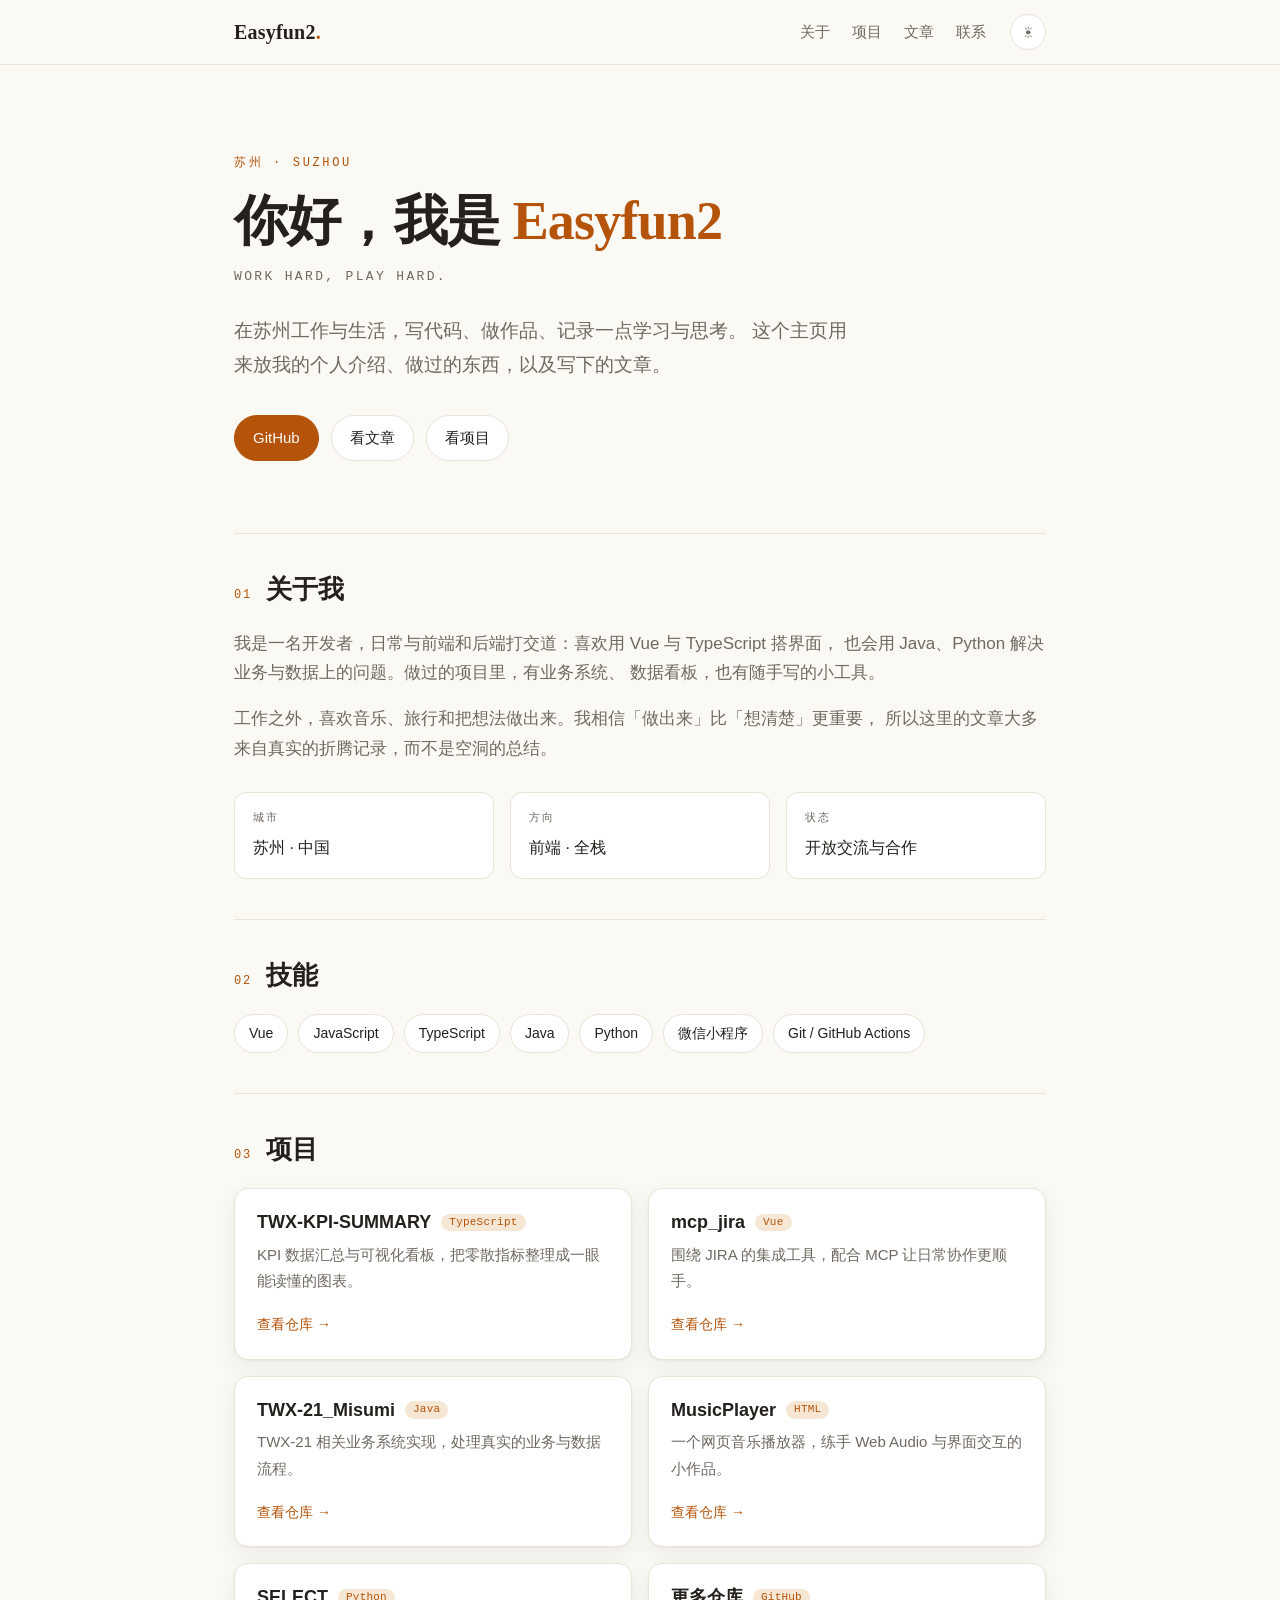
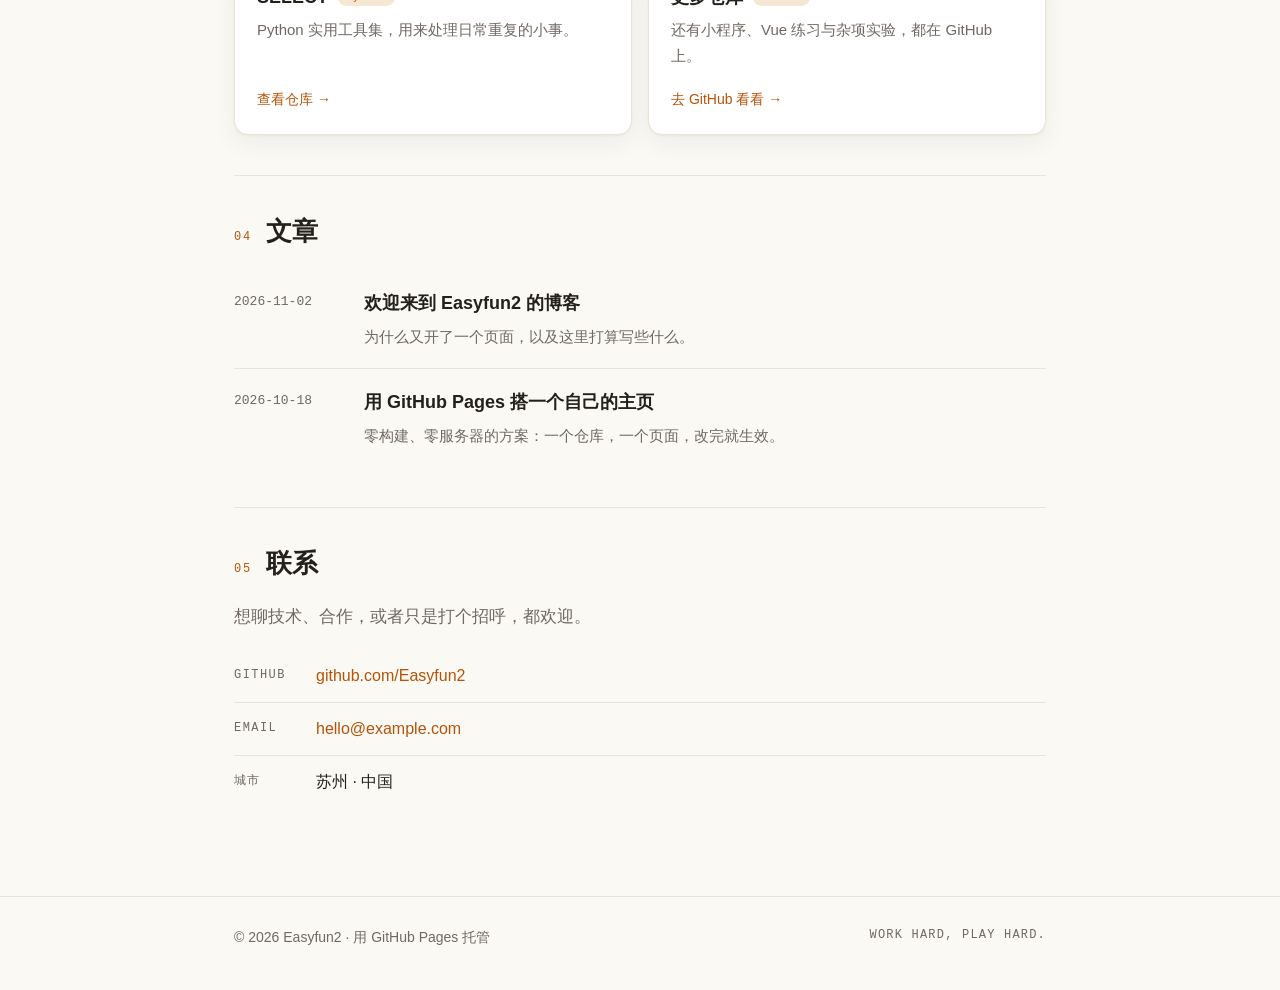
==== index.html @ 3aba012c "feat: 个人主页与博客初始版本" ====
<!doctype html>
<html lang="zh-CN">
<head>
  <meta charset="utf-8">
  <meta name="viewport" content="width=device-width, initial-scale=1">
  <title>Easyfun2 · 个人主页</title>
  <meta name="description" content="Easyfun2 的个人主页：关于、项目与文章。WORK HARD, PLAY HARD.">
  <link rel="icon" href="data:image/svg+xml,<svg xmlns='http://www.w3.org/2000/svg' viewBox='0 0 100 100'><rect width='100' height='100' rx='22' fill='%23b45309'/><text x='50' y='68' font-size='52' text-anchor='middle' fill='%23fdfbf7' font-family='Georgia,serif' font-weight='bold'>E</text></svg>">
  <link rel="stylesheet" href="assets/style.css">
</head>
<body>
  <a class="skip-link" href="#main">跳到主要内容</a>

  <header class="site-header">
    <div class="container header-inner">
      <a class="brand" href="#top">Easyfun2<span class="dot">.</span></a>
      <nav class="nav" aria-label="主导航">
        <a href="#about">关于</a>
        <a href="#projects">项目</a>
        <a href="#writing">文章</a>
        <a href="#contact">联系</a>
      </nav>
      <button class="theme-toggle" type="button" aria-label="切换深色模式">
        <span class="icon-sun" aria-hidden="true">☀</span>
        <span class="icon-moon" aria-hidden="true">☾</span>
      </button>
    </div>
  </header>

  <main id="main" class="container">

    <section id="top" class="hero">
      <p class="eyebrow">苏州 · Suzhou</p>
      <h1>你好，我是 <em>Easyfun2</em></h1>
      <p class="tagline">WORK HARD, PLAY HARD.</p>
      <p class="lede">
        在苏州工作与生活，写代码、做作品、记录一点学习与思考。
        这个主页用来放我的个人介绍、做过的东西，以及写下的文章。
      </p>
      <p class="hero-links">
        <a class="btn btn-primary" href="https://github.com/Easyfun2">GitHub</a>
        <a class="btn" href="#writing">看文章</a>
        <a class="btn" href="#projects">看项目</a>
      </p>
    </section>

    <section id="about" class="section">
      <h2><span class="num">01</span>关于我</h2>
      <!-- TODO: 把下面两段换成你自己的介绍（职业方向、经历、兴趣） -->
      <p>
        我是一名开发者，日常与前端和后端打交道：喜欢用 Vue 与 TypeScript 搭界面，
        也会用 Java、Python 解决业务与数据上的问题。做过的项目里，有业务系统、
        数据看板，也有随手写的小工具。
      </p>
      <p>
        工作之外，喜欢音乐、旅行和把想法做出来。我相信「做出来」比「想清楚」更重要，
        所以这里的文章大多来自真实的折腾记录，而不是空洞的总结。
      </p>

      <dl class="facts">
        <div>
          <dt>城市</dt>
          <dd>苏州 · 中国</dd>
        </div>
        <div>
          <dt>方向</dt>
          <dd>前端 · 全栈</dd>
        </div>
        <div>
          <dt>状态</dt>
          <dd>开放交流与合作</dd>
        </div>
      </dl>
    </section>

    <section id="skills" class="section">
      <h2><span class="num">02</span>技能</h2>
      <ul class="chips">
        <li>Vue</li>
        <li>JavaScript</li>
        <li>TypeScript</li>
        <li>Java</li>
        <li>Python</li>
        <li>微信小程序</li>
        <li>Git / GitHub Actions</li>
      </ul>
    </section>

    <section id="projects" class="section">
      <h2><span class="num">03</span>项目</h2>
      <!-- TODO: 换成你最想展示的项目，描述一句话即可 -->
      <div class="cards">
        <a class="card" href="https://github.com/Easyfun2/TWX-KPI-SUMMARY">
          <h3>TWX-KPI-SUMMARY <span class="lang ts">TypeScript</span></h3>
          <p>KPI 数据汇总与可视化看板，把零散指标整理成一眼能读懂的图表。</p>
          <span class="more">查看仓库 →</span>
        </a>
        <a class="card" href="https://github.com/Easyfun2/mcp_jira">
          <h3>mcp_jira <span class="lang vue">Vue</span></h3>
          <p>围绕 JIRA 的集成工具，配合 MCP 让日常协作更顺手。</p>
          <span class="more">查看仓库 →</span>
        </a>
        <a class="card" href="https://github.com/Easyfun2/TWX-21_Misumi">
          <h3>TWX-21_Misumi <span class="lang java">Java</span></h3>
          <p>TWX-21 相关业务系统实现，处理真实的业务与数据流程。</p>
          <span class="more">查看仓库 →</span>
        </a>
        <a class="card" href="https://github.com/Easyfun2/MusicPlayer">
          <h3>MusicPlayer <span class="lang html">HTML</span></h3>
          <p>一个网页音乐播放器，练手 Web Audio 与界面交互的小作品。</p>
          <span class="more">查看仓库 →</span>
        </a>
        <a class="card" href="https://github.com/Easyfun2/SELECT">
          <h3>SELECT <span class="lang py">Python</span></h3>
          <p>Python 实用工具集，用来处理日常重复的小事。</p>
          <span class="more">查看仓库 →</span>
        </a>
        <a class="card" href="https://github.com/Easyfun2?tab=repositories">
          <h3>更多仓库 <span class="lang all">GitHub</span></h3>
          <p>还有小程序、Vue 练习与杂项实验，都在 GitHub 上。</p>
          <span class="more">去 GitHub 看看 →</span>
        </a>
      </div>
    </section>

    <section id="writing" class="section">
      <h2><span class="num">04</span>文章</h2>
      <ul class="posts">
        <li>
          <a href="posts/hello-world.html">
            <time datetime="2026-11-02">2026-11-02</time>
            <span class="post-title">欢迎来到 Easyfun2 的博客</span>
            <span class="post-desc">为什么又开了一个页面，以及这里打算写些什么。</span>
          </a>
        </li>
        <li>
          <a href="posts/build-with-github-pages.html">
            <time datetime="2026-10-18">2026-10-18</time>
            <span class="post-title">用 GitHub Pages 搭一个自己的主页</span>
            <span class="post-desc">零构建、零服务器的方案：一个仓库，一个页面，改完就生效。</span>
          </a>
        </li>
      </ul>
    </section>

    <section id="contact" class="section">
      <h2><span class="num">05</span>联系</h2>
      <p>想聊技术、合作，或者只是打个招呼，都欢迎。</p>
      <ul class="contact-list">
        <li><span class="label">GitHub</span><a href="https://github.com/Easyfun2">github.com/Easyfun2</a></li>
        <li><span class="label">Email</span><a href="mailto:hello@example.com">hello@example.com</a><!-- TODO: 换成你的邮箱 --></li>
        <li><span class="label">城市</span><span>苏州 · 中国</span></li>
      </ul>
    </section>

  </main>

  <footer class="site-footer">
    <div class="container footer-inner">
      <p>© <span id="year">2026</span> Easyfun2 · 用 GitHub Pages 托管</p>
      <p class="footer-note">WORK HARD, PLAY HARD.</p>
    </div>
  </footer>

  <script src="assets/main.js"></script>
</body>
</html>
---- assets/style.css ----
/* Easyfun2 · personal site
   一套样式覆盖首页与文章页；改颜色只需动 :root 里的变量。 */

:root {
  --bg: #fbf9f4;
  --surface: #ffffff;
  --text: #24211c;
  --muted: #6f6960;
  --border: #e9e3d8;
  --accent: #b45309;
  --accent-soft: #f6e7d5;
  --shadow: 0 1px 2px rgba(36, 33, 28, .05), 0 8px 24px rgba(36, 33, 28, .06);
  --serif: "Noto Serif SC", "Source Han Serif SC", Georgia, "Songti SC", "SimSun", serif;
  --sans: -apple-system, BlinkMacSystemFont, "Segoe UI", "PingFang SC", "Hiragino Sans GB", "Microsoft YaHei", sans-serif;
  --mono: ui-monospace, SFMono-Regular, "SF Mono", Menlo, Consolas, monospace;
  --max: 860px;
  color-scheme: light;
}

html[data-theme="dark"] {
  --bg: #14120f;
  --surface: #1c1915;
  --text: #ede8df;
  --muted: #a49c90;
  --border: #302a22;
  --accent: #e6a35c;
  --accent-soft: #2b2117;
  --shadow: 0 1px 2px rgba(0, 0, 0, .3), 0 10px 30px rgba(0, 0, 0, .35);
  color-scheme: dark;
}

* { box-sizing: border-box; }

html { scroll-behavior: smooth; }

body {
  margin: 0;
  background: var(--bg);
  color: var(--text);
  font-family: var(--sans);
  font-size: 17px;
  line-height: 1.75;
  -webkit-font-smoothing: antialiased;
  text-rendering: optimizeLegibility;
}

::selection { background: var(--accent); color: var(--bg); }

a { color: var(--accent); text-decoration: none; }
a:hover { text-decoration: underline; text-underline-offset: 3px; }

h1, h2, h3 { font-family: var(--serif); font-weight: 600; line-height: 1.25; }

.container {
  width: 100%;
  max-width: var(--max);
  margin: 0 auto;
  padding: 0 24px;
}

.skip-link {
  position: absolute;
  left: -9999px;
  top: 0;
  background: var(--accent);
  color: var(--bg);
  padding: 8px 14px;
  z-index: 10;
}
.skip-link:focus { left: 12px; top: 12px; }

/* ---------- header ---------- */

.site-header {
  position: sticky;
  top: 0;
  z-index: 5;
  background: color-mix(in srgb, var(--bg) 88%, transparent);
  backdrop-filter: blur(10px);
  border-bottom: 1px solid var(--border);
}

.header-inner {
  display: flex;
  align-items: center;
  gap: 24px;
  height: 64px;
}

.brand {
  font-family: var(--serif);
  font-size: 20px;
  font-weight: 700;
  color: var(--text);
  letter-spacing: .01em;
}
.brand:hover { text-decoration: none; }
.brand .dot { color: var(--accent); }

.nav {
  display: flex;
  gap: 22px;
  margin-left: auto;
}
.nav a {
  color: var(--muted);
  font-size: 15px;
}
.nav a:hover { color: var(--text); text-decoration: none; }

.theme-toggle {
  display: inline-flex;
  align-items: center;
  justify-content: center;
  width: 36px;
  height: 36px;
  border: 1px solid var(--border);
  border-radius: 50%;
  background: var(--surface);
  color: var(--muted);
  cursor: pointer;
  font-size: 15px;
  line-height: 1;
}
.theme-toggle:hover { color: var(--accent); border-color: var(--accent); }

html[data-theme="dark"] .icon-sun { display: none; }
html[data-theme="dark"] .icon-moon { display: inline; }
html:not([data-theme="dark"]) .icon-moon { display: none; }

/* ---------- hero ---------- */

.hero { padding: 88px 0 72px; }

.eyebrow {
  margin: 0 0 14px;
  font-family: var(--mono);
  font-size: 12px;
  letter-spacing: .22em;
  text-transform: uppercase;
  color: var(--accent);
}

.hero h1 {
  margin: 0 0 10px;
  font-size: clamp(34px, 6vw, 54px);
  letter-spacing: -.015em;
}
.hero h1 em {
  font-style: normal;
  color: var(--accent);
}

.tagline {
  margin: 0 0 26px;
  font-family: var(--mono);
  font-size: 13px;
  letter-spacing: .18em;
  text-transform: uppercase;
  color: var(--muted);
}

.lede {
  max-width: 620px;
  margin: 0 0 34px;
  font-size: 19px;
  color: var(--muted);
}

.hero-links { display: flex; flex-wrap: wrap; gap: 12px; margin: 0; }

.btn {
  display: inline-block;
  padding: 9px 18px;
  border: 1px solid var(--border);
  border-radius: 999px;
  background: var(--surface);
  color: var(--text);
  font-size: 15px;
  transition: transform .15s ease, border-color .15s ease, color .15s ease;
}
.btn:hover {
  text-decoration: none;
  border-color: var(--accent);
  color: var(--accent);
  transform: translateY(-1px);
}
.btn-primary {
  background: var(--accent);
  border-color: var(--accent);
  color: var(--bg);
}
.btn-primary:hover { color: var(--bg); filter: brightness(1.06); }

/* ---------- sections ---------- */

.section {
  padding: 40px 0;
  border-top: 1px solid var(--border);
}

.section h2 {
  display: flex;
  align-items: baseline;
  gap: 14px;
  margin: 0 0 22px;
  font-size: 26px;
}
.section h2 .num {
  font-family: var(--mono);
  font-size: 12px;
  font-weight: 400;
  letter-spacing: .14em;
  color: var(--accent);
}

.section p { margin: 0 0 16px; color: var(--muted); }
.section p:last-child { margin-bottom: 0; }

/* facts */

.facts {
  display: grid;
  grid-template-columns: repeat(3, 1fr);
  gap: 16px;
  margin: 28px 0 0;
  padding: 0;
}
.facts > div {
  padding: 16px 18px;
  border: 1px solid var(--border);
  border-radius: 12px;
  background: var(--surface);
}
.facts dt {
  font-family: var(--mono);
  font-size: 11px;
  letter-spacing: .16em;
  text-transform: uppercase;
  color: var(--muted);
  margin-bottom: 6px;
}
.facts dd { margin: 0; font-size: 16px; color: var(--text); }

/* chips */

.chips {
  display: flex;
  flex-wrap: wrap;
  gap: 10px;
  margin: 0;
  padding: 0;
  list-style: none;
}
.chips li {
  padding: 6px 14px;
  border: 1px solid var(--border);
  border-radius: 999px;
  background: var(--surface);
  font-size: 14px;
  color: var(--text);
}

/* cards */

.cards {
  display: grid;
  grid-template-columns: repeat(2, 1fr);
  gap: 16px;
}

.card {
  display: flex;
  flex-direction: column;
  padding: 22px;
  border: 1px solid var(--border);
  border-radius: 14px;
  background: var(--surface);
  box-shadow: var(--shadow);
  color: var(--text);
  transition: transform .15s ease, border-color .15s ease;
}
.card:hover {
  text-decoration: none;
  transform: translateY(-2px);
  border-color: var(--accent);
}
.card h3 {
  display: flex;
  align-items: center;
  gap: 10px;
  flex-wrap: wrap;
  margin: 0 0 8px;
  font-size: 18px;
  font-family: var(--sans);
  font-weight: 600;
}
.card p { margin: 0 0 18px; font-size: 15px; color: var(--muted); }
.card .more { margin-top: auto; font-size: 14px; color: var(--accent); }

.lang {
  font-family: var(--mono);
  font-size: 11px;
  font-weight: 400;
  padding: 2px 8px;
  border-radius: 999px;
  background: var(--accent-soft);
  color: var(--accent);
  letter-spacing: .02em;
}

/* posts list */

.posts { margin: 0; padding: 0; list-style: none; }
.posts li + li { border-top: 1px solid var(--border); }
.posts a {
  display: grid;
  grid-template-columns: 110px 1fr;
  gap: 4px 20px;
  padding: 18px 0;
  color: var(--text);
}
.posts a:hover { text-decoration: none; }
.posts a:hover .post-title { color: var(--accent); }
.posts time {
  grid-row: span 2;
  font-family: var(--mono);
  font-size: 13px;
  color: var(--muted);
  padding-top: 3px;
}
.post-title { font-size: 18px; font-weight: 600; transition: color .15s ease; }
.post-desc { font-size: 15px; color: var(--muted); }

/* contact */

.contact-list { margin: 18px 0 0; padding: 0; list-style: none; }
.contact-list li {
  display: flex;
  gap: 18px;
  padding: 12px 0;
  border-bottom: 1px solid var(--border);
  font-size: 16px;
}
.contact-list li:last-child { border-bottom: 0; }
.contact-list .label {
  width: 64px;
  flex: none;
  font-family: var(--mono);
  font-size: 12px;
  letter-spacing: .12em;
  text-transform: uppercase;
  color: var(--muted);
  padding-top: 3px;
}

/* ---------- footer ---------- */

.site-footer {
  margin-top: 48px;
  border-top: 1px solid var(--border);
  padding: 28px 0 40px;
}
.footer-inner {
  display: flex;
  justify-content: space-between;
  gap: 12px;
  flex-wrap: wrap;
  font-size: 14px;
  color: var(--muted);
}
.footer-inner p { margin: 0; }
.footer-note { font-family: var(--mono); font-size: 12px; letter-spacing: .1em; }

/* ---------- article ---------- */

.article { padding: 56px 0 24px; }
.article-header { margin-bottom: 36px; padding-bottom: 24px; border-bottom: 1px solid var(--border); }
.article-header h1 { margin: 10px 0 12px; font-size: clamp(30px, 5vw, 42px); }
.article-meta {
  font-family: var(--mono);
  font-size: 12px;
  letter-spacing: .12em;
  text-transform: uppercase;
  color: var(--muted);
}
.article-body { max-width: 680px; }
.article-body h2 { margin: 40px 0 14px; font-size: 24px; }
.article-body h3 { margin: 28px 0 10px; font-size: 19px; }
.article-body p { margin: 0 0 18px; }
.article-body ul, .article-body ol { margin: 0 0 18px; padding-left: 24px; color: var(--text); }
.article-body li { margin-bottom: 6px; }
.article-body blockquote {
  margin: 24px 0;
  padding: 4px 20px;
  border-left: 3px solid var(--accent);
  color: var(--muted);
  font-family: var(--serif);
}
.article-body code {
  font-family: var(--mono);
  font-size: .92em;
  padding: 2px 6px;
  border-radius: 5px;
  background: var(--accent-soft);
  color: var(--accent);
}
.article-body pre {
  overflow-x: auto;
  padding: 18px 20px;
  border: 1px solid var(--border);
  border-radius: 10px;
  background: var(--surface);
  line-height: 1.6;
}
.article-body pre code { padding: 0; background: none; color: var(--text); }
.back-link { display: inline-block; margin-top: 40px; font-size: 15px; }

/* ---------- responsive ---------- */

@media (max-width: 700px) {
  body { font-size: 16px; }
  .hero { padding: 56px 0 48px; }
  .nav { gap: 16px; }
  .nav a { font-size: 14px; }
  .facts { grid-template-columns: 1fr; }
  .cards { grid-template-columns: 1fr; }
  .posts a { grid-template-columns: 1fr; }
  .posts time { grid-row: auto; }
  .theme-toggle { margin-left: 0; }
}

@media (max-width: 560px) {
  .header-inner { height: 58px; gap: 12px; }
  .nav { gap: 12px; }
  .nav a { font-size: 13px; }
}

@media (prefers-reduced-motion: reduce) {
  html { scroll-behavior: auto; }
  * { transition: none !important; }
}
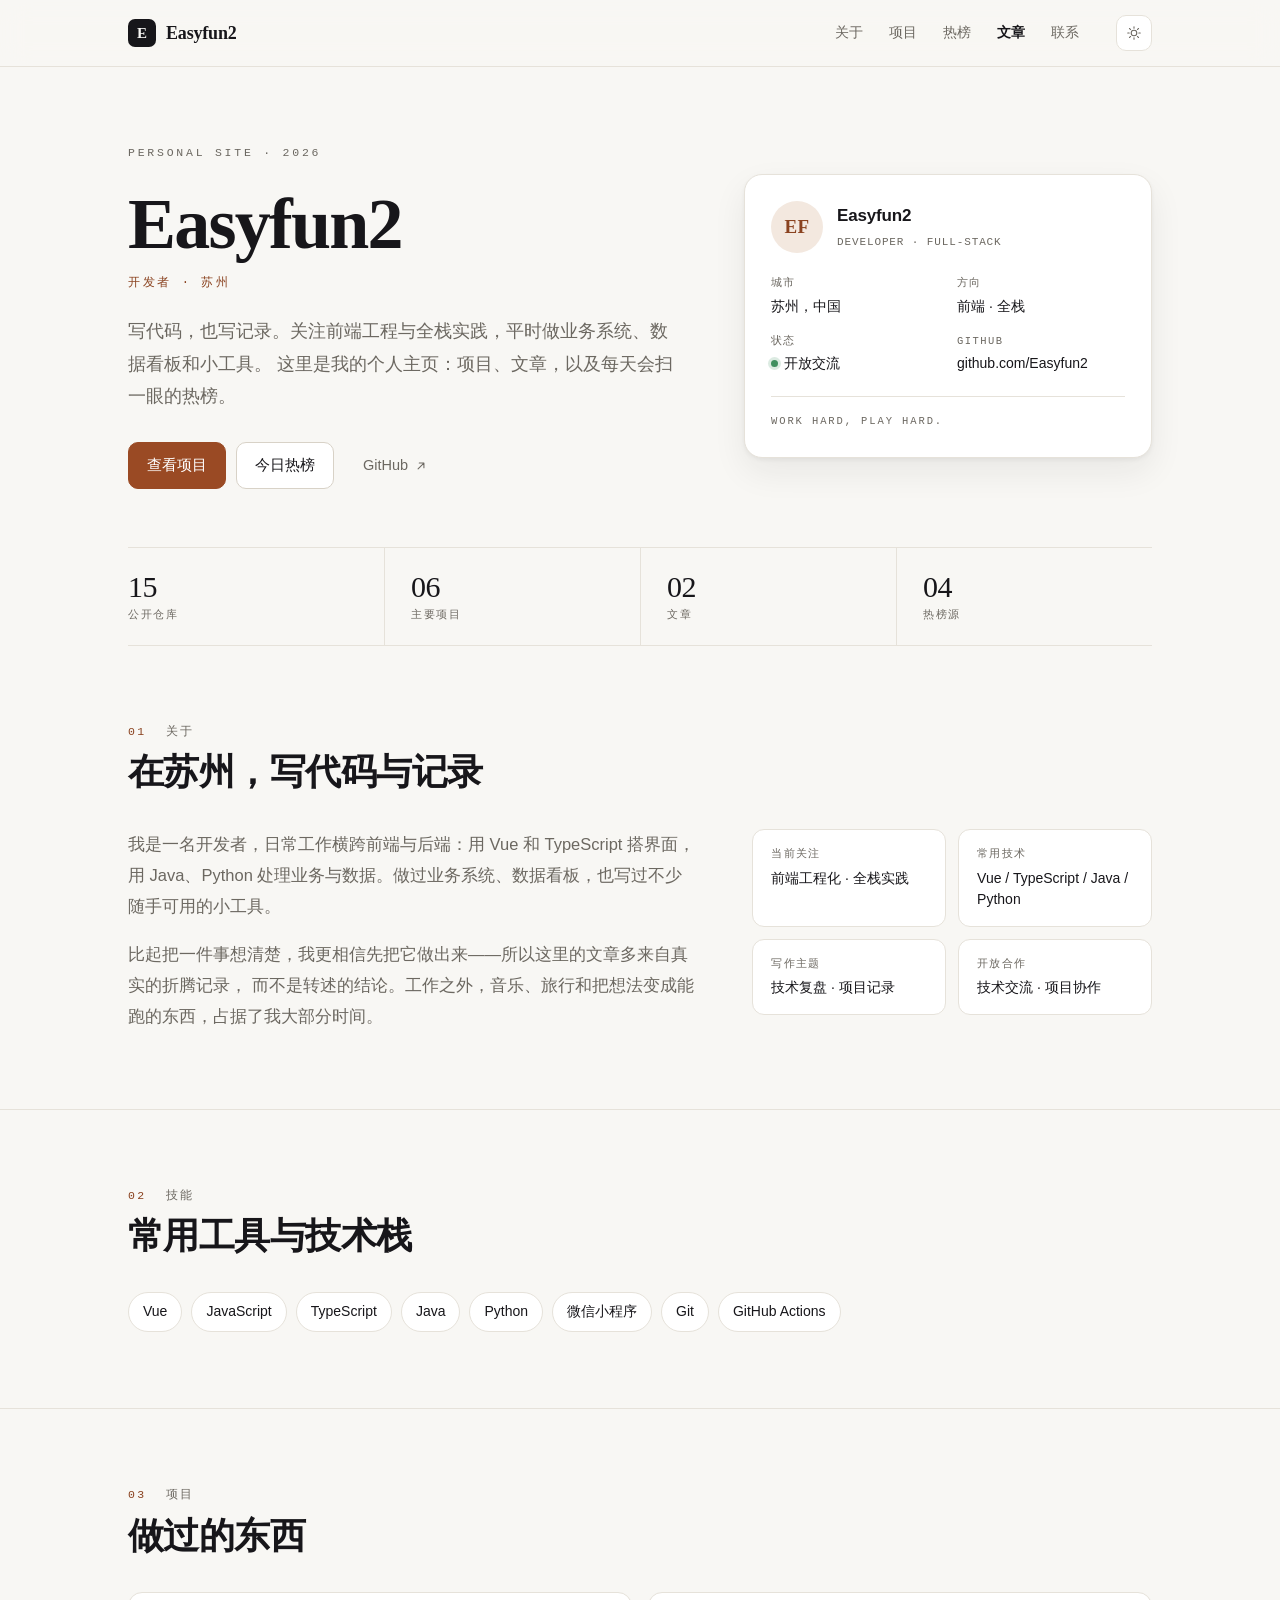
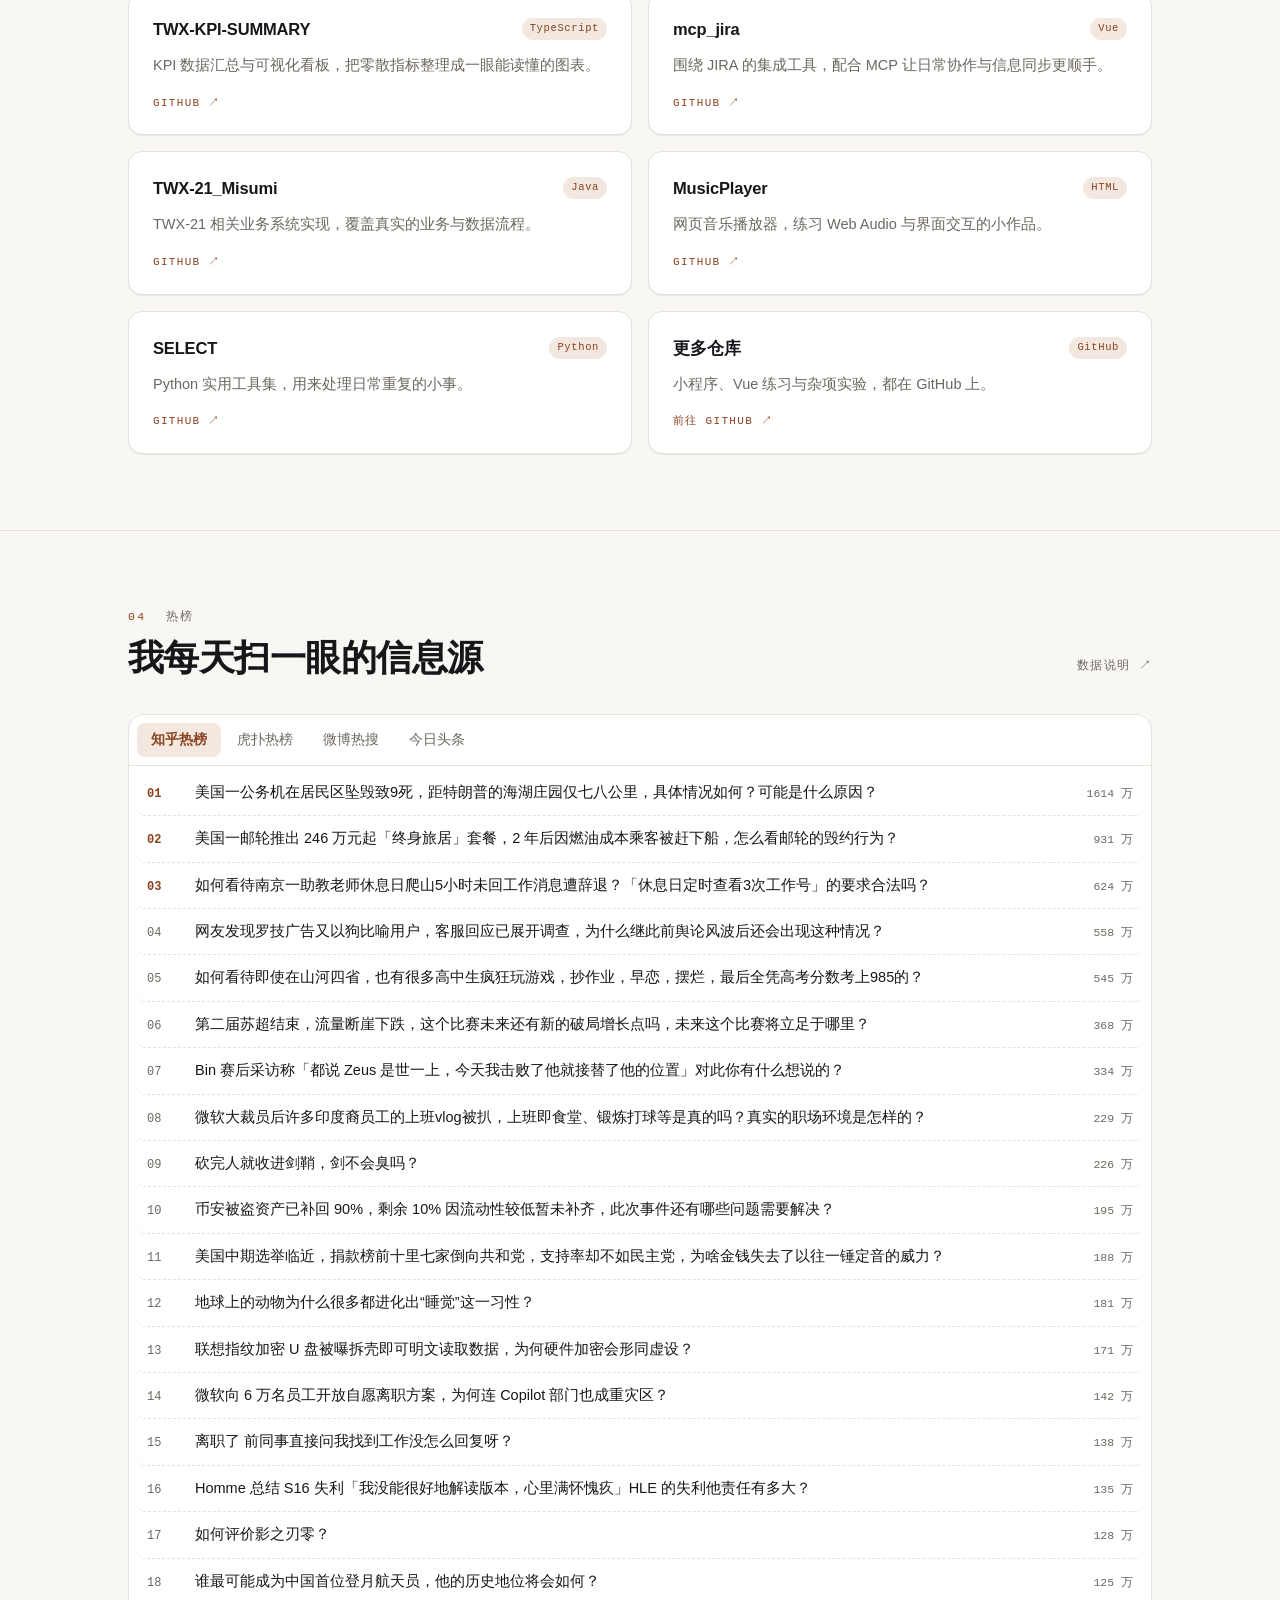
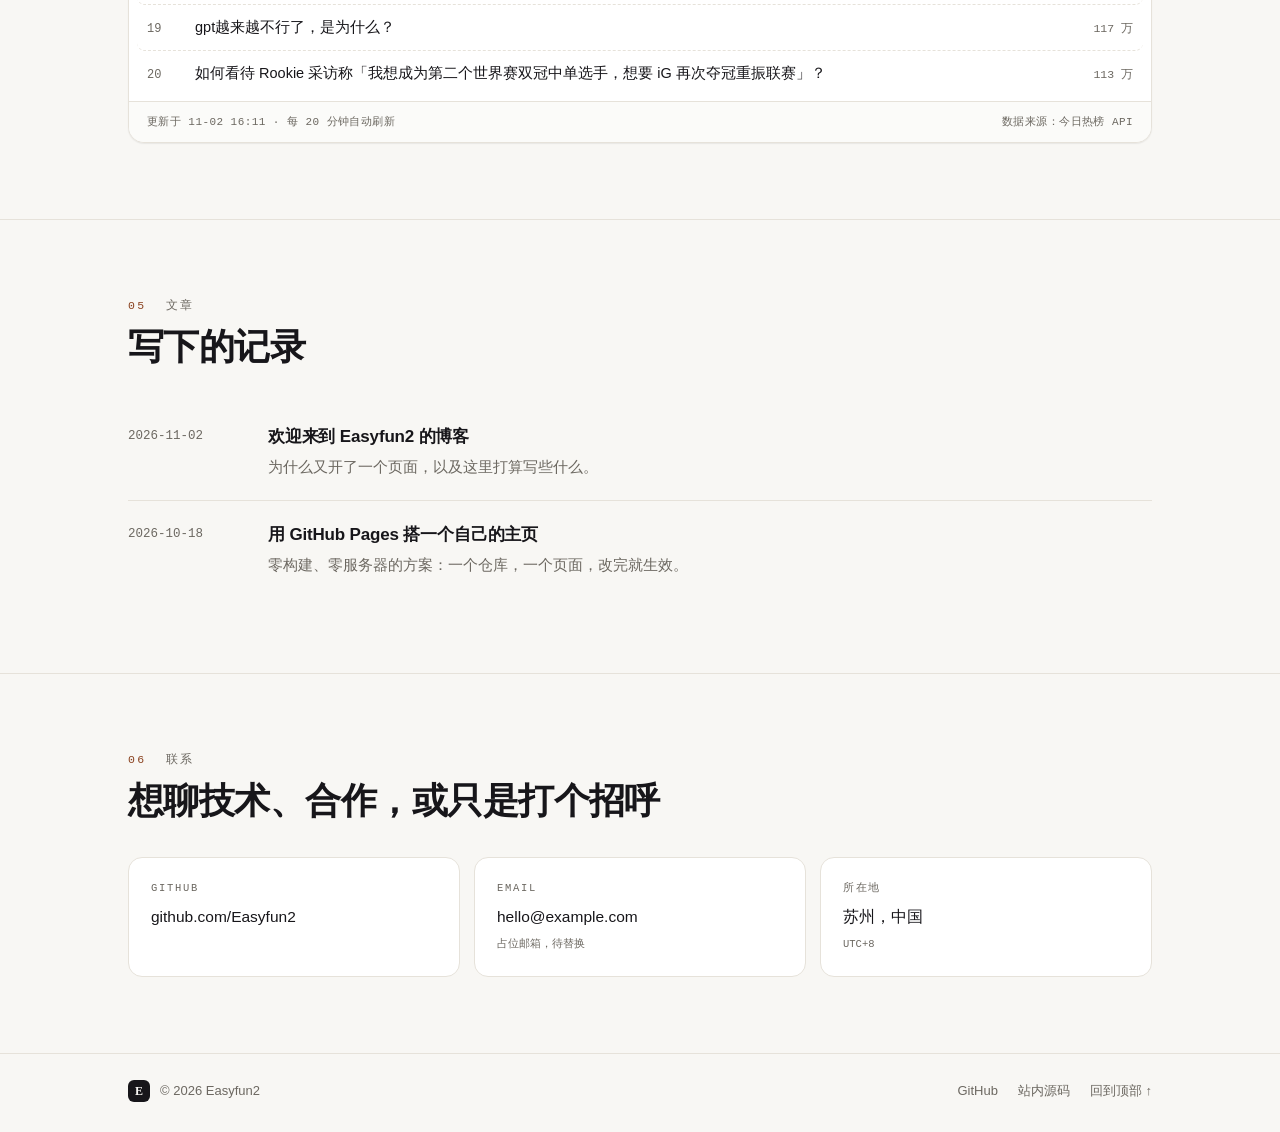
==== commit eb8e6dc8: "feat: 站点改版，新增热榜模块与专业站点配置 - 重做视觉：编辑风格排版、个人信息卡、统计条、分区编号 - 新增热榜模块：知乎/虎扑/微博/头条，支持切换、加载态与错误重试 - 热榜数据由 scr" ====
--- a/index.html
+++ b/index.html
@@ -4,161 +4,330 @@
   <meta charset="utf-8">
   <meta name="viewport" content="width=device-width, initial-scale=1">
   <title>Easyfun2 · 个人主页</title>
-  <meta name="description" content="Easyfun2 的个人主页：关于、项目与文章。WORK HARD, PLAY HARD.">
-  <link rel="icon" href="data:image/svg+xml,<svg xmlns='http://www.w3.org/2000/svg' viewBox='0 0 100 100'><rect width='100' height='100' rx='22' fill='%23b45309'/><text x='50' y='68' font-size='52' text-anchor='middle' fill='%23fdfbf7' font-family='Georgia,serif' font-weight='bold'>E</text></svg>">
+  <meta name="description" content="Easyfun2 的个人主页：前端与全栈开发者，苏州。项目、文章与每日热榜。">
+  <link rel="canonical" href="https://easyfun2.github.io/easyfun2-blog/">
+  <meta name="theme-color" content="#17161a">
+
+  <!-- Open Graph -->
+  <meta property="og:type" content="website">
+  <meta property="og:site_name" content="Easyfun2">
+  <meta property="og:title" content="Easyfun2 · 个人主页">
+  <meta property="og:description" content="前端与全栈开发者，苏州。项目、文章与每日热榜。">
+  <meta property="og:url" content="https://easyfun2.github.io/easyfun2-blog/">
+  <meta property="og:locale" content="zh_CN">
+  <meta property="og:image" content="https://easyfun2.github.io/easyfun2-blog/assets/og-image.png">
+  <meta property="og:image:width" content="1200">
+  <meta property="og:image:height" content="630">
+  <meta name="twitter:card" content="summary_large_image">
+  <meta name="twitter:image" content="https://easyfun2.github.io/easyfun2-blog/assets/og-image.png">
+
+  <link rel="icon" href="assets/favicon.svg" type="image/svg+xml">
   <link rel="stylesheet" href="assets/style.css">
+  <script type="application/ld+json">
+  {
+    "@context": "https://schema.org",
+    "@type": "Person",
+    "name": "Easyfun2",
+    "url": "https://easyfun2.github.io/easyfun2-blog/",
+    "sameAs": ["https://github.com/Easyfun2"],
+    "address": { "@type": "PostalAddress", "addressLocality": "苏州", "addressCountry": "CN" },
+    "jobTitle": "Developer"
+  }
+  </script>
 </head>
 <body>
   <a class="skip-link" href="#main">跳到主要内容</a>
 
   <header class="site-header">
     <div class="container header-inner">
-      <a class="brand" href="#top">Easyfun2<span class="dot">.</span></a>
+      <a class="brand" href="#top" aria-label="Easyfun2 首页">
+        <span class="brand-mark" aria-hidden="true">E</span>
+        <span class="brand-name">Easyfun2</span>
+      </a>
+
       <nav class="nav" aria-label="主导航">
-        <a href="#about">关于</a>
-        <a href="#projects">项目</a>
-        <a href="#writing">文章</a>
-        <a href="#contact">联系</a>
+        <a href="#about" data-section="about">关于</a>
+        <a href="#projects" data-section="projects">项目</a>
+        <a href="#trending" data-section="trending">热榜</a>
+        <a href="#writing" data-section="writing">文章</a>
+        <a href="#contact" data-section="contact">联系</a>
       </nav>
-      <button class="theme-toggle" type="button" aria-label="切换深色模式">
-        <span class="icon-sun" aria-hidden="true">☀</span>
-        <span class="icon-moon" aria-hidden="true">☾</span>
+
+      <button class="theme-toggle" type="button" aria-label="切换深浅色主题" aria-pressed="false">
+        <svg class="icon-sun" viewBox="0 0 24 24" width="16" height="16" aria-hidden="true"><circle cx="12" cy="12" r="4.2" fill="none" stroke="currentColor" stroke-width="1.6"/><path d="M12 2.6v2.2M12 19.2v2.2M2.6 12h2.2M19.2 12h2.2M5.2 5.2l1.6 1.6M17.2 17.2l1.6 1.6M18.8 5.2l-1.6 1.6M6.8 17.2l-1.6 1.6" stroke="currentColor" stroke-width="1.6" stroke-linecap="round"/></svg>
+        <svg class="icon-moon" viewBox="0 0 24 24" width="16" height="16" aria-hidden="true"><path d="M20.5 14.6A8.6 8.6 0 0 1 9.4 3.5a8.6 8.6 0 1 0 11.1 11.1Z" fill="none" stroke="currentColor" stroke-width="1.6" stroke-linejoin="round"/></svg>
       </button>
     </div>
   </header>
 
-  <main id="main" class="container">
-
-    <section id="top" class="hero">
-      <p class="eyebrow">苏州 · Suzhou</p>
-      <h1>你好，我是 <em>Easyfun2</em></h1>
-      <p class="tagline">WORK HARD, PLAY HARD.</p>
-      <p class="lede">
-        在苏州工作与生活，写代码、做作品、记录一点学习与思考。
-        这个主页用来放我的个人介绍、做过的东西，以及写下的文章。
-      </p>
-      <p class="hero-links">
-        <a class="btn btn-primary" href="https://github.com/Easyfun2">GitHub</a>
-        <a class="btn" href="#writing">看文章</a>
-        <a class="btn" href="#projects">看项目</a>
-      </p>
-    </section>
-
-    <section id="about" class="section">
-      <h2><span class="num">01</span>关于我</h2>
-      <!-- TODO: 把下面两段换成你自己的介绍（职业方向、经历、兴趣） -->
-      <p>
-        我是一名开发者，日常与前端和后端打交道：喜欢用 Vue 与 TypeScript 搭界面，
-        也会用 Java、Python 解决业务与数据上的问题。做过的项目里，有业务系统、
-        数据看板，也有随手写的小工具。
-      </p>
-      <p>
-        工作之外，喜欢音乐、旅行和把想法做出来。我相信「做出来」比「想清楚」更重要，
-        所以这里的文章大多来自真实的折腾记录，而不是空洞的总结。
-      </p>
-
-      <dl class="facts">
-        <div>
-          <dt>城市</dt>
-          <dd>苏州 · 中国</dd>
-        </div>
-        <div>
-          <dt>方向</dt>
-          <dd>前端 · 全栈</dd>
-        </div>
-        <div>
-          <dt>状态</dt>
-          <dd>开放交流与合作</dd>
-        </div>
-      </dl>
-    </section>
-
-    <section id="skills" class="section">
-      <h2><span class="num">02</span>技能</h2>
-      <ul class="chips">
-        <li>Vue</li>
-        <li>JavaScript</li>
-        <li>TypeScript</li>
-        <li>Java</li>
-        <li>Python</li>
-        <li>微信小程序</li>
-        <li>Git / GitHub Actions</li>
-      </ul>
-    </section>
-
-    <section id="projects" class="section">
-      <h2><span class="num">03</span>项目</h2>
-      <!-- TODO: 换成你最想展示的项目，描述一句话即可 -->
-      <div class="cards">
-        <a class="card" href="https://github.com/Easyfun2/TWX-KPI-SUMMARY">
-          <h3>TWX-KPI-SUMMARY <span class="lang ts">TypeScript</span></h3>
-          <p>KPI 数据汇总与可视化看板，把零散指标整理成一眼能读懂的图表。</p>
-          <span class="more">查看仓库 →</span>
-        </a>
-        <a class="card" href="https://github.com/Easyfun2/mcp_jira">
-          <h3>mcp_jira <span class="lang vue">Vue</span></h3>
-          <p>围绕 JIRA 的集成工具，配合 MCP 让日常协作更顺手。</p>
-          <span class="more">查看仓库 →</span>
-        </a>
-        <a class="card" href="https://github.com/Easyfun2/TWX-21_Misumi">
-          <h3>TWX-21_Misumi <span class="lang java">Java</span></h3>
-          <p>TWX-21 相关业务系统实现，处理真实的业务与数据流程。</p>
-          <span class="more">查看仓库 →</span>
-        </a>
-        <a class="card" href="https://github.com/Easyfun2/MusicPlayer">
-          <h3>MusicPlayer <span class="lang html">HTML</span></h3>
-          <p>一个网页音乐播放器，练手 Web Audio 与界面交互的小作品。</p>
-          <span class="more">查看仓库 →</span>
-        </a>
-        <a class="card" href="https://github.com/Easyfun2/SELECT">
-          <h3>SELECT <span class="lang py">Python</span></h3>
-          <p>Python 实用工具集，用来处理日常重复的小事。</p>
-          <span class="more">查看仓库 →</span>
-        </a>
-        <a class="card" href="https://github.com/Easyfun2?tab=repositories">
-          <h3>更多仓库 <span class="lang all">GitHub</span></h3>
-          <p>还有小程序、Vue 练习与杂项实验，都在 GitHub 上。</p>
-          <span class="more">去 GitHub 看看 →</span>
-        </a>
-      </div>
-    </section>
-
-    <section id="writing" class="section">
-      <h2><span class="num">04</span>文章</h2>
-      <ul class="posts">
-        <li>
-          <a href="posts/hello-world.html">
-            <time datetime="2026-11-02">2026-11-02</time>
-            <span class="post-title">欢迎来到 Easyfun2 的博客</span>
-            <span class="post-desc">为什么又开了一个页面，以及这里打算写些什么。</span>
-          </a>
-        </li>
-        <li>
-          <a href="posts/build-with-github-pages.html">
-            <time datetime="2026-10-18">2026-10-18</time>
-            <span class="post-title">用 GitHub Pages 搭一个自己的主页</span>
-            <span class="post-desc">零构建、零服务器的方案：一个仓库，一个页面，改完就生效。</span>
-          </a>
-        </li>
-      </ul>
-    </section>
-
-    <section id="contact" class="section">
-      <h2><span class="num">05</span>联系</h2>
-      <p>想聊技术、合作，或者只是打个招呼，都欢迎。</p>
-      <ul class="contact-list">
-        <li><span class="label">GitHub</span><a href="https://github.com/Easyfun2">github.com/Easyfun2</a></li>
-        <li><span class="label">Email</span><a href="mailto:hello@example.com">hello@example.com</a><!-- TODO: 换成你的邮箱 --></li>
-        <li><span class="label">城市</span><span>苏州 · 中国</span></li>
-      </ul>
-    </section>
-
+  <main id="main">
+
+    <!-- Hero -->
+    <section class="hero" id="top">
+      <div class="container hero-grid">
+        <div class="hero-copy">
+          <p class="eyebrow">Personal site · 2026</p>
+          <h1>Easyfun2</h1>
+          <p class="hero-role">开发者 · 苏州</p>
+          <p class="hero-lede">
+            写代码，也写记录。关注前端工程与全栈实践，平时做业务系统、数据看板和小工具。
+            这里是我的个人主页：项目、文章，以及每天会扫一眼的热榜。
+          </p>
+          <div class="hero-actions">
+            <a class="btn btn-primary" href="#projects">查看项目</a>
+            <a class="btn" href="#trending">今日热榜</a>
+            <a class="btn btn-quiet" href="https://github.com/Easyfun2">
+              GitHub
+              <svg viewBox="0 0 24 24" width="14" height="14" aria-hidden="true"><path d="M7 17 17 7M9 7h8v8" fill="none" stroke="currentColor" stroke-width="1.8" stroke-linecap="round" stroke-linejoin="round"/></svg>
+            </a>
+          </div>
+        </div>
+
+        <aside class="profile-card" aria-label="个人信息卡">
+          <div class="profile-top">
+            <div class="avatar" aria-hidden="true">EF</div>
+            <div class="profile-id">
+              <strong>Easyfun2</strong>
+              <span>Developer · Full-stack</span>
+            </div>
+          </div>
+          <dl class="profile-meta">
+            <div><dt>城市</dt><dd>苏州，中国</dd></div>
+            <div><dt>方向</dt><dd>前端 · 全栈</dd></div>
+            <div><dt>状态</dt><dd><span class="status-dot" aria-hidden="true"></span>开放交流</dd></div>
+            <div><dt>GitHub</dt><dd><a href="https://github.com/Easyfun2">github.com/Easyfun2</a></dd></div>
+          </dl>
+          <p class="profile-note">WORK HARD, PLAY HARD.</p>
+        </aside>
+      </div>
+
+      <div class="container">
+        <dl class="stats">
+          <div><dt>公开仓库</dt><dd>15</dd></div>
+          <div><dt>主要项目</dt><dd>06</dd></div>
+          <div><dt>文章</dt><dd>02</dd></div>
+          <div><dt>热榜源</dt><dd>04</dd></div>
+        </dl>
+      </div>
+    </section>
+
+    <!-- About -->
+    <section class="section" id="about">
+      <div class="container">
+        <header class="section-head">
+          <p class="section-label"><span>01</span> 关于</p>
+          <h2>在苏州，写代码与记录</h2>
+        </header>
+        <div class="about-grid">
+          <div class="about-text">
+            <!-- TODO: 换成你自己的经历与介绍 -->
+            <p>
+              我是一名开发者，日常工作横跨前端与后端：用 Vue 和 TypeScript 搭界面，
+              用 Java、Python 处理业务与数据。做过业务系统、数据看板，也写过不少随手可用的小工具。
+            </p>
+            <p>
+              比起把一件事想清楚，我更相信先把它做出来——所以这里的文章多来自真实的折腾记录，
+              而不是转述的结论。工作之外，音乐、旅行和把想法变成能跑的东西，占据了我大部分时间。
+            </p>
+          </div>
+          <dl class="facts">
+            <div><dt>当前关注</dt><dd>前端工程化 · 全栈实践</dd></div>
+            <div><dt>常用技术</dt><dd>Vue / TypeScript / Java / Python</dd></div>
+            <div><dt>写作主题</dt><dd>技术复盘 · 项目记录</dd></div>
+            <div><dt>开放合作</dt><dd>技术交流 · 项目协作</dd></div>
+          </dl>
+        </div>
+      </div>
+    </section>
+
+    <!-- Skills -->
+    <section class="section" id="skills">
+      <div class="container">
+        <header class="section-head">
+          <p class="section-label"><span>02</span> 技能</p>
+          <h2>常用工具与技术栈</h2>
+        </header>
+        <ul class="chips">
+          <li>Vue</li>
+          <li>JavaScript</li>
+          <li>TypeScript</li>
+          <li>Java</li>
+          <li>Python</li>
+          <li>微信小程序</li>
+          <li>Git</li>
+          <li>GitHub Actions</li>
+        </ul>
+      </div>
+    </section>
+
+    <!-- Projects -->
+    <section class="section" id="projects">
+      <div class="container">
+        <header class="section-head">
+          <p class="section-label"><span>03</span> 项目</p>
+          <h2>做过的东西</h2>
+        </header>
+        <!-- TODO: 换成你最想展示的项目 -->
+        <div class="projects">
+          <a class="project" href="https://github.com/Easyfun2/TWX-KPI-SUMMARY">
+            <span class="project-head">
+              <span class="project-name">TWX-KPI-SUMMARY</span>
+              <span class="tag">TypeScript</span>
+            </span>
+            <span class="project-desc">KPI 数据汇总与可视化看板，把零散指标整理成一眼能读懂的图表。</span>
+            <span class="project-foot">GitHub <span aria-hidden="true">↗</span></span>
+          </a>
+          <a class="project" href="https://github.com/Easyfun2/mcp_jira">
+            <span class="project-head">
+              <span class="project-name">mcp_jira</span>
+              <span class="tag">Vue</span>
+            </span>
+            <span class="project-desc">围绕 JIRA 的集成工具，配合 MCP 让日常协作与信息同步更顺手。</span>
+            <span class="project-foot">GitHub <span aria-hidden="true">↗</span></span>
+          </a>
+          <a class="project" href="https://github.com/Easyfun2/TWX-21_Misumi">
+            <span class="project-head">
+              <span class="project-name">TWX-21_Misumi</span>
+              <span class="tag">Java</span>
+            </span>
+            <span class="project-desc">TWX-21 相关业务系统实现，覆盖真实的业务与数据流程。</span>
+            <span class="project-foot">GitHub <span aria-hidden="true">↗</span></span>
+          </a>
+          <a class="project" href="https://github.com/Easyfun2/MusicPlayer">
+            <span class="project-head">
+              <span class="project-name">MusicPlayer</span>
+              <span class="tag">HTML</span>
+            </span>
+            <span class="project-desc">网页音乐播放器，练习 Web Audio 与界面交互的小作品。</span>
+            <span class="project-foot">GitHub <span aria-hidden="true">↗</span></span>
+          </a>
+          <a class="project" href="https://github.com/Easyfun2/SELECT">
+            <span class="project-head">
+              <span class="project-name">SELECT</span>
+              <span class="tag">Python</span>
+            </span>
+            <span class="project-desc">Python 实用工具集，用来处理日常重复的小事。</span>
+            <span class="project-foot">GitHub <span aria-hidden="true">↗</span></span>
+          </a>
+          <a class="project" href="https://github.com/Easyfun2?tab=repositories">
+            <span class="project-head">
+              <span class="project-name">更多仓库</span>
+              <span class="tag">GitHub</span>
+            </span>
+            <span class="project-desc">小程序、Vue 练习与杂项实验，都在 GitHub 上。</span>
+            <span class="project-foot">前往 GitHub <span aria-hidden="true">↗</span></span>
+          </a>
+        </div>
+      </div>
+    </section>
+
+    <!-- Trending -->
+    <section class="section" id="trending">
+      <div class="container">
+        <header class="section-head section-head-row">
+          <div>
+            <p class="section-label"><span>04</span> 热榜</p>
+            <h2>我每天扫一眼的信息源</h2>
+          </div>
+          <a class="source-link" href="https://github.com/Easyfun2/easyfun2-blog/blob/main/data/hot.json">数据说明 ↗</a>
+        </header>
+
+        <div class="trending-card">
+          <div class="tabs" role="tablist" aria-label="热榜来源">
+            <button class="tab is-active" role="tab" aria-selected="true" data-source="zhihu" id="tab-zhihu" aria-controls="trending-panel">知乎热榜</button>
+            <button class="tab" role="tab" aria-selected="false" data-source="hupu" id="tab-hupu" aria-controls="trending-panel">虎扑热榜</button>
+            <button class="tab" role="tab" aria-selected="false" data-source="weibo" id="tab-weibo" aria-controls="trending-panel">微博热搜</button>
+            <button class="tab" role="tab" aria-selected="false" data-source="toutiao" id="tab-toutiao" aria-controls="trending-panel">今日头条</button>
+          </div>
+
+          <div class="trending-panel" id="trending-panel" role="tabpanel" aria-labelledby="tab-zhihu" aria-live="polite">
+            <ol class="trending-list" id="trending-list">
+              <li class="skeleton-row"><span class="skeleton rank"></span><span class="skeleton line"></span><span class="skeleton heat"></span></li>
+              <li class="skeleton-row"><span class="skeleton rank"></span><span class="skeleton line"></span><span class="skeleton heat"></span></li>
+              <li class="skeleton-row"><span class="skeleton rank"></span><span class="skeleton line"></span><span class="skeleton heat"></span></li>
+              <li class="skeleton-row"><span class="skeleton rank"></span><span class="skeleton line"></span><span class="skeleton heat"></span></li>
+              <li class="skeleton-row"><span class="skeleton rank"></span><span class="skeleton line"></span><span class="skeleton heat"></span></li>
+            </ol>
+          </div>
+
+          <footer class="trending-foot">
+            <span id="trending-updated">正在获取数据…</span>
+            <span class="trending-source">数据来源：今日热榜 API</span>
+          </footer>
+        </div>
+      </div>
+    </section>
+
+    <!-- Writing -->
+    <section class="section" id="writing">
+      <div class="container">
+        <header class="section-head">
+          <p class="section-label"><span>05</span> 文章</p>
+          <h2>写下的记录</h2>
+        </header>
+        <ul class="posts">
+          <li>
+            <a href="posts/hello-world.html">
+              <time datetime="2026-11-02">2026-11-02</time>
+              <span class="post-main">
+                <span class="post-title">欢迎来到 Easyfun2 的博客</span>
+                <span class="post-desc">为什么又开了一个页面，以及这里打算写些什么。</span>
+              </span>
+              <span class="post-arrow" aria-hidden="true">→</span>
+            </a>
+          </li>
+          <li>
+            <a href="posts/build-with-github-pages.html">
+              <time datetime="2026-10-18">2026-10-18</time>
+              <span class="post-main">
+                <span class="post-title">用 GitHub Pages 搭一个自己的主页</span>
+                <span class="post-desc">零构建、零服务器的方案：一个仓库，一个页面，改完就生效。</span>
+              </span>
+              <span class="post-arrow" aria-hidden="true">→</span>
+            </a>
+          </li>
+        </ul>
+      </div>
+    </section>
+
+    <!-- Contact -->
+    <section class="section" id="contact">
+      <div class="container">
+        <header class="section-head">
+          <p class="section-label"><span>06</span> 联系</p>
+          <h2>想聊技术、合作，或只是打个招呼</h2>
+        </header>
+        <div class="contact-grid">
+          <a class="contact-card" href="https://github.com/Easyfun2">
+            <span class="contact-label">GitHub</span>
+            <span class="contact-value">github.com/Easyfun2</span>
+          </a>
+          <a class="contact-card" href="mailto:hello@example.com">
+            <span class="contact-label">Email</span>
+            <span class="contact-value">hello@example.com</span>
+            <span class="contact-hint">占位邮箱，待替换</span>
+          </a>
+          <div class="contact-card contact-card-static">
+            <span class="contact-label">所在地</span>
+            <span class="contact-value">苏州，中国</span>
+            <span class="contact-hint">UTC+8</span>
+          </div>
+        </div>
+      </div>
+    </section>
   </main>
 
   <footer class="site-footer">
     <div class="container footer-inner">
-      <p>© <span id="year">2026</span> Easyfun2 · 用 GitHub Pages 托管</p>
-      <p class="footer-note">WORK HARD, PLAY HARD.</p>
+      <div class="footer-brand">
+        <span class="brand-mark" aria-hidden="true">E</span>
+        <span>© <span id="year">2026</span> Easyfun2</span>
+      </div>
+      <nav class="footer-nav" aria-label="页脚导航">
+        <a href="https://github.com/Easyfun2">GitHub</a>
+        <a href="https://github.com/Easyfun2/easyfun2-blog">站内源码</a>
+        <a href="#top">回到顶部 ↑</a>
+      </nav>
     </div>
   </footer>
 
--- a/assets/style.css
+++ b/assets/style.css
@@ -1,442 +1,880 @@
-/* Easyfun2 · personal site
-   一套样式覆盖首页与文章页；改颜色只需动 :root 里的变量。 */
+/* ==========================================================================
+   Easyfun2 · personal site
+   改主题色只需要动 :root 里的变量；布局变量在 :root 里也能统一调。
+   ========================================================================== */
 
 :root {
-  --bg: #fbf9f4;
+  --bg: #f8f7f4;
   --surface: #ffffff;
-  --text: #24211c;
-  --muted: #6f6960;
-  --border: #e9e3d8;
-  --accent: #b45309;
-  --accent-soft: #f6e7d5;
-  --shadow: 0 1px 2px rgba(36, 33, 28, .05), 0 8px 24px rgba(36, 33, 28, .06);
+  --ink: #17161a;
+  --muted: #6c6861;
+  --line: #e6e2da;
+  --line-strong: #d8d2c7;
+  --accent: #9a4a24;
+  --accent-text: #8a421f;
+  --accent-weak: #f3e8df;
+  --ok: #3f8f5f;
+
+  --shadow-sm: 0 1px 2px rgba(23, 22, 26, .04), 0 1px 1px rgba(23, 22, 26, .03);
+  --shadow-md: 0 2px 4px rgba(23, 22, 26, .05), 0 14px 34px rgba(23, 22, 26, .07);
+
   --serif: "Noto Serif SC", "Source Han Serif SC", Georgia, "Songti SC", "SimSun", serif;
   --sans: -apple-system, BlinkMacSystemFont, "Segoe UI", "PingFang SC", "Hiragino Sans GB", "Microsoft YaHei", sans-serif;
   --mono: ui-monospace, SFMono-Regular, "SF Mono", Menlo, Consolas, monospace;
-  --max: 860px;
+
+  --max: 1080px;
+  --gutter: 28px;
   color-scheme: light;
 }
 
 html[data-theme="dark"] {
-  --bg: #14120f;
-  --surface: #1c1915;
-  --text: #ede8df;
-  --muted: #a49c90;
-  --border: #302a22;
-  --accent: #e6a35c;
-  --accent-soft: #2b2117;
-  --shadow: 0 1px 2px rgba(0, 0, 0, .3), 0 10px 30px rgba(0, 0, 0, .35);
+  --bg: #111110;
+  --surface: #191816;
+  --ink: #f1ede5;
+  --muted: #a39c90;
+  --line: #2a2721;
+  --line-strong: #3a352c;
+  --accent: #dda06f;
+  --accent-text: #e7b48c;
+  --accent-weak: #2a2119;
+  --shadow-sm: 0 1px 2px rgba(0, 0, 0, .3);
+  --shadow-md: 0 2px 6px rgba(0, 0, 0, .35), 0 18px 40px rgba(0, 0, 0, .4);
   color-scheme: dark;
 }
 
 * { box-sizing: border-box; }
 
-html { scroll-behavior: smooth; }
+html {
+  scroll-behavior: smooth;
+  scroll-padding-top: 84px;
+}
 
 body {
   margin: 0;
   background: var(--bg);
-  color: var(--text);
+  color: var(--ink);
   font-family: var(--sans);
-  font-size: 17px;
-  line-height: 1.75;
+  font-size: 16px;
+  line-height: 1.7;
   -webkit-font-smoothing: antialiased;
   text-rendering: optimizeLegibility;
 }
 
 ::selection { background: var(--accent); color: var(--bg); }
 
-a { color: var(--accent); text-decoration: none; }
+a { color: var(--accent-text); text-decoration: none; }
 a:hover { text-decoration: underline; text-underline-offset: 3px; }
 
-h1, h2, h3 { font-family: var(--serif); font-weight: 600; line-height: 1.25; }
+h1, h2, h3 { font-family: var(--serif); font-weight: 600; line-height: 1.2; }
+p { margin: 0 0 16px; }
+
+:focus-visible {
+  outline: 2px solid var(--accent);
+  outline-offset: 3px;
+  border-radius: 2px;
+}
 
 .container {
   width: 100%;
   max-width: var(--max);
   margin: 0 auto;
-  padding: 0 24px;
+  padding: 0 var(--gutter);
 }
 
 .skip-link {
   position: absolute;
   left: -9999px;
   top: 0;
-  background: var(--accent);
+  background: var(--ink);
   color: var(--bg);
-  padding: 8px 14px;
-  z-index: 10;
-}
-.skip-link:focus { left: 12px; top: 12px; }
+  padding: 9px 16px;
+  border-radius: 0 0 8px 0;
+  z-index: 20;
+}
+.skip-link:focus { left: 0; }
 
 /* ---------- header ---------- */
 
 .site-header {
   position: sticky;
   top: 0;
-  z-index: 5;
-  background: color-mix(in srgb, var(--bg) 88%, transparent);
-  backdrop-filter: blur(10px);
-  border-bottom: 1px solid var(--border);
+  z-index: 10;
+  background: color-mix(in srgb, var(--bg) 86%, transparent);
+  backdrop-filter: saturate(1.6) blur(14px);
+  border-bottom: 1px solid var(--line);
 }
 
 .header-inner {
   display: flex;
   align-items: center;
-  gap: 24px;
-  height: 64px;
+  gap: 26px;
+  min-height: 66px;
 }
 
 .brand {
-  font-family: var(--serif);
-  font-size: 20px;
-  font-weight: 700;
-  color: var(--text);
-  letter-spacing: .01em;
-}
-.brand:hover { text-decoration: none; }
-.brand .dot { color: var(--accent); }
-
-.nav {
-  display: flex;
-  gap: 22px;
-  margin-left: auto;
-}
-.nav a {
-  color: var(--muted);
-  font-size: 15px;
-}
-.nav a:hover { color: var(--text); text-decoration: none; }
-
-.theme-toggle {
   display: inline-flex;
   align-items: center;
-  justify-content: center;
+  gap: 10px;
+  color: var(--ink);
+  font-family: var(--serif);
+  font-size: 18px;
+  font-weight: 700;
+  letter-spacing: -.01em;
+}
+.brand:hover { text-decoration: none; }
+
+.brand-mark {
+  display: inline-grid;
+  place-items: center;
+  width: 28px;
+  height: 28px;
+  border-radius: 7px;
+  background: var(--ink);
+  color: var(--bg);
+  font-family: var(--serif);
+  font-size: 15px;
+  font-weight: 700;
+  line-height: 1;
+}
+
+.nav {
+  display: flex;
+  gap: 4px;
+  margin-left: auto;
+}
+.nav a {
+  padding: 7px 11px;
+  border-radius: 8px;
+  color: var(--muted);
+  font-size: 14px;
+  transition: color .15s ease, background-color .15s ease;
+}
+.nav a:hover { color: var(--ink); background: var(--accent-weak); text-decoration: none; }
+.nav a.is-active { color: var(--ink); font-weight: 600; }
+
+.theme-toggle {
+  display: inline-grid;
+  place-items: center;
   width: 36px;
   height: 36px;
-  border: 1px solid var(--border);
-  border-radius: 50%;
+  border: 1px solid var(--line);
+  border-radius: 10px;
   background: var(--surface);
   color: var(--muted);
   cursor: pointer;
-  font-size: 15px;
-  line-height: 1;
-}
-.theme-toggle:hover { color: var(--accent); border-color: var(--accent); }
+  transition: color .15s ease, border-color .15s ease;
+}
+.theme-toggle:hover { color: var(--accent-text); border-color: var(--line-strong); }
 
 html[data-theme="dark"] .icon-sun { display: none; }
-html[data-theme="dark"] .icon-moon { display: inline; }
 html:not([data-theme="dark"]) .icon-moon { display: none; }
 
 /* ---------- hero ---------- */
 
-.hero { padding: 88px 0 72px; }
+.hero { padding: 76px 0 0; }
+
+.hero-grid {
+  display: grid;
+  grid-template-columns: minmax(0, 1.15fr) minmax(0, .85fr);
+  gap: 64px;
+  align-items: center;
+}
 
 .eyebrow {
-  margin: 0 0 14px;
+  margin: 0 0 18px;
+  font-family: var(--mono);
+  font-size: 11.5px;
+  letter-spacing: .24em;
+  text-transform: uppercase;
+  color: var(--muted);
+}
+
+.hero h1 {
+  margin: 0 0 6px;
+  font-size: clamp(46px, 7vw, 72px);
+  letter-spacing: -.025em;
+}
+
+.hero-role {
+  margin: 0 0 22px;
   font-family: var(--mono);
   font-size: 12px;
   letter-spacing: .22em;
   text-transform: uppercase;
-  color: var(--accent);
-}
-
-.hero h1 {
-  margin: 0 0 10px;
-  font-size: clamp(34px, 6vw, 54px);
-  letter-spacing: -.015em;
-}
-.hero h1 em {
-  font-style: normal;
-  color: var(--accent);
-}
-
-.tagline {
-  margin: 0 0 26px;
-  font-family: var(--mono);
-  font-size: 13px;
-  letter-spacing: .18em;
-  text-transform: uppercase;
-  color: var(--muted);
-}
-
-.lede {
-  max-width: 620px;
-  margin: 0 0 34px;
-  font-size: 19px;
-  color: var(--muted);
-}
-
-.hero-links { display: flex; flex-wrap: wrap; gap: 12px; margin: 0; }
+  color: var(--accent-text);
+}
+
+.hero-lede {
+  max-width: 34em;
+  margin: 0 0 30px;
+  font-size: 17.5px;
+  line-height: 1.85;
+  color: var(--muted);
+}
+
+.hero-actions { display: flex; flex-wrap: wrap; gap: 10px; }
 
 .btn {
-  display: inline-block;
-  padding: 9px 18px;
-  border: 1px solid var(--border);
-  border-radius: 999px;
-  background: var(--surface);
-  color: var(--text);
-  font-size: 15px;
-  transition: transform .15s ease, border-color .15s ease, color .15s ease;
+  display: inline-flex;
+  align-items: center;
+  gap: 6px;
+  padding: 10px 18px;
+  border: 1px solid var(--line-strong);
+  border-radius: 10px;
+  background: var(--surface);
+  color: var(--ink);
+  font-size: 14.5px;
+  transition: transform .15s ease, border-color .15s ease, color .15s ease, background-color .15s ease;
 }
 .btn:hover {
   text-decoration: none;
+  transform: translateY(-1px);
   border-color: var(--accent);
-  color: var(--accent);
-  transform: translateY(-1px);
+  color: var(--accent-text);
 }
 .btn-primary {
   background: var(--accent);
   border-color: var(--accent);
-  color: var(--bg);
-}
-.btn-primary:hover { color: var(--bg); filter: brightness(1.06); }
+  color: #fff;
+}
+html[data-theme="dark"] .btn-primary { color: #17130f; }
+.btn-primary:hover { background: var(--accent); color: #fff; filter: brightness(1.05); }
+html[data-theme="dark"] .btn-primary:hover { color: #17130f; }
+.btn-quiet { border-color: transparent; background: transparent; color: var(--muted); }
+.btn-quiet:hover { color: var(--accent-text); background: var(--accent-weak); }
+
+/* profile card */
+
+.profile-card {
+  padding: 26px;
+  border: 1px solid var(--line);
+  border-radius: 18px;
+  background: var(--surface);
+  box-shadow: var(--shadow-md);
+}
+
+.profile-top { display: flex; align-items: center; gap: 14px; margin-bottom: 22px; }
+
+.avatar {
+  display: grid;
+  place-items: center;
+  width: 52px;
+  height: 52px;
+  flex: none;
+  border-radius: 50%;
+  background: var(--accent-weak);
+  color: var(--accent-text);
+  font-family: var(--serif);
+  font-size: 19px;
+  font-weight: 700;
+  letter-spacing: .02em;
+}
+
+.profile-id { display: flex; flex-direction: column; gap: 2px; }
+.profile-id strong { font-size: 17px; letter-spacing: -.01em; }
+.profile-id span {
+  font-family: var(--mono);
+  font-size: 11px;
+  letter-spacing: .08em;
+  text-transform: uppercase;
+  color: var(--muted);
+}
+
+.profile-meta {
+  display: grid;
+  grid-template-columns: 1fr 1fr;
+  gap: 14px 18px;
+  margin: 0 0 20px;
+  padding: 0;
+}
+.profile-meta > div { display: flex; flex-direction: column; gap: 2px; }
+.profile-meta dt {
+  font-family: var(--mono);
+  font-size: 10.5px;
+  letter-spacing: .14em;
+  text-transform: uppercase;
+  color: var(--muted);
+}
+.profile-meta dd { margin: 0; font-size: 14px; }
+.profile-meta a { color: var(--ink); }
+.profile-meta a:hover { color: var(--accent-text); }
+
+.status-dot {
+  display: inline-block;
+  width: 7px;
+  height: 7px;
+  margin-right: 6px;
+  border-radius: 50%;
+  background: var(--ok);
+  box-shadow: 0 0 0 3px color-mix(in srgb, var(--ok) 18%, transparent);
+  vertical-align: 1px;
+}
+
+.profile-note {
+  margin: 0;
+  padding-top: 16px;
+  border-top: 1px solid var(--line);
+  font-family: var(--mono);
+  font-size: 10.5px;
+  letter-spacing: .18em;
+  color: var(--muted);
+}
+
+/* stats */
+
+.stats {
+  display: grid;
+  grid-template-columns: repeat(4, 1fr);
+  margin: 58px 0 0;
+  padding: 0;
+  border-top: 1px solid var(--line);
+  border-bottom: 1px solid var(--line);
+}
+.stats > div {
+  display: flex;
+  flex-direction: column;
+  gap: 4px;
+  padding: 22px 0 20px;
+}
+.stats > div + div { padding-left: 26px; border-left: 1px solid var(--line); }
+.stats dt {
+  order: 2;
+  font-family: var(--mono);
+  font-size: 10.5px;
+  letter-spacing: .16em;
+  text-transform: uppercase;
+  color: var(--muted);
+}
+.stats dd {
+  order: 1;
+  margin: 0;
+  font-family: var(--serif);
+  font-size: 30px;
+  line-height: 1.1;
+  letter-spacing: -.02em;
+}
 
 /* ---------- sections ---------- */
 
-.section {
-  padding: 40px 0;
-  border-top: 1px solid var(--border);
-}
+.section { padding: 76px 0; border-bottom: 1px solid var(--line); }
+.section:last-of-type { border-bottom: 0; }
+
+.section-head { margin-bottom: 34px; }
+.section-head-row {
+  display: flex;
+  align-items: flex-end;
+  justify-content: space-between;
+  gap: 20px;
+}
+
+.section-label {
+  margin: 0 0 10px;
+  font-family: var(--mono);
+  font-size: 11.5px;
+  letter-spacing: .2em;
+  text-transform: uppercase;
+  color: var(--muted);
+}
+.section-label span { margin-right: 10px; color: var(--accent-text); }
 
 .section h2 {
-  display: flex;
-  align-items: baseline;
-  gap: 14px;
-  margin: 0 0 22px;
-  font-size: 26px;
-}
-.section h2 .num {
-  font-family: var(--mono);
-  font-size: 12px;
-  font-weight: 400;
-  letter-spacing: .14em;
-  color: var(--accent);
-}
-
-.section p { margin: 0 0 16px; color: var(--muted); }
-.section p:last-child { margin-bottom: 0; }
-
-/* facts */
+  margin: 0;
+  font-size: clamp(27px, 3.6vw, 36px);
+  letter-spacing: -.015em;
+}
+
+.source-link {
+  flex: none;
+  padding-bottom: 4px;
+  font-family: var(--mono);
+  font-size: 11.5px;
+  letter-spacing: .12em;
+  text-transform: uppercase;
+  color: var(--muted);
+}
+.source-link:hover { color: var(--accent-text); }
+
+/* about */
+
+.about-grid {
+  display: grid;
+  grid-template-columns: minmax(0, 1.35fr) minmax(0, .95fr);
+  gap: 56px;
+  align-items: start;
+}
+
+.about-text p { font-size: 16.5px; line-height: 1.9; color: var(--muted); }
+.about-text p:last-child { margin-bottom: 0; }
 
 .facts {
   display: grid;
-  grid-template-columns: repeat(3, 1fr);
-  gap: 16px;
-  margin: 28px 0 0;
+  grid-template-columns: 1fr 1fr;
+  gap: 12px;
+  margin: 0;
   padding: 0;
 }
 .facts > div {
   padding: 16px 18px;
-  border: 1px solid var(--border);
+  border: 1px solid var(--line);
   border-radius: 12px;
   background: var(--surface);
 }
 .facts dt {
-  font-family: var(--mono);
-  font-size: 11px;
-  letter-spacing: .16em;
-  text-transform: uppercase;
-  color: var(--muted);
-  margin-bottom: 6px;
-}
-.facts dd { margin: 0; font-size: 16px; color: var(--text); }
+  margin-bottom: 4px;
+  font-family: var(--mono);
+  font-size: 10.5px;
+  letter-spacing: .13em;
+  text-transform: uppercase;
+  color: var(--muted);
+}
+.facts dd { margin: 0; font-size: 14px; line-height: 1.5; }
 
 /* chips */
 
 .chips {
   display: flex;
   flex-wrap: wrap;
-  gap: 10px;
+  gap: 9px;
   margin: 0;
   padding: 0;
   list-style: none;
 }
 .chips li {
-  padding: 6px 14px;
-  border: 1px solid var(--border);
+  padding: 7px 14px;
+  border: 1px solid var(--line);
   border-radius: 999px;
   background: var(--surface);
   font-size: 14px;
-  color: var(--text);
-}
-
-/* cards */
-
-.cards {
-  display: grid;
-  grid-template-columns: repeat(2, 1fr);
+  transition: border-color .15s ease, color .15s ease;
+}
+.chips li:hover { border-color: var(--accent); color: var(--accent-text); }
+
+/* projects */
+
+.projects {
+  display: grid;
+  grid-template-columns: repeat(2, minmax(0, 1fr));
   gap: 16px;
 }
 
-.card {
+.project {
   display: flex;
   flex-direction: column;
-  padding: 22px;
-  border: 1px solid var(--border);
+  gap: 10px;
+  padding: 22px 24px;
+  border: 1px solid var(--line);
   border-radius: 14px;
   background: var(--surface);
-  box-shadow: var(--shadow);
-  color: var(--text);
-  transition: transform .15s ease, border-color .15s ease;
-}
-.card:hover {
+  color: var(--ink);
+  box-shadow: var(--shadow-sm);
+  transition: transform .18s ease, border-color .18s ease, box-shadow .18s ease;
+}
+.project:hover {
   text-decoration: none;
   transform: translateY(-2px);
-  border-color: var(--accent);
-}
-.card h3 {
-  display: flex;
-  align-items: center;
-  gap: 10px;
-  flex-wrap: wrap;
-  margin: 0 0 8px;
-  font-size: 18px;
-  font-family: var(--sans);
-  font-weight: 600;
-}
-.card p { margin: 0 0 18px; font-size: 15px; color: var(--muted); }
-.card .more { margin-top: auto; font-size: 14px; color: var(--accent); }
-
-.lang {
-  font-family: var(--mono);
-  font-size: 11px;
-  font-weight: 400;
+  border-color: var(--line-strong);
+  box-shadow: var(--shadow-md);
+}
+
+.project-head { display: flex; align-items: center; justify-content: space-between; gap: 12px; }
+.project-name { font-size: 16.5px; font-weight: 600; letter-spacing: -.01em; }
+
+.tag {
+  flex: none;
   padding: 2px 8px;
   border-radius: 999px;
-  background: var(--accent-soft);
-  color: var(--accent);
-  letter-spacing: .02em;
-}
-
-/* posts list */
-
-.posts { margin: 0; padding: 0; list-style: none; }
-.posts li + li { border-top: 1px solid var(--border); }
-.posts a {
-  display: grid;
-  grid-template-columns: 110px 1fr;
-  gap: 4px 20px;
-  padding: 18px 0;
-  color: var(--text);
-}
-.posts a:hover { text-decoration: none; }
-.posts a:hover .post-title { color: var(--accent); }
-.posts time {
-  grid-row: span 2;
-  font-family: var(--mono);
-  font-size: 13px;
-  color: var(--muted);
-  padding-top: 3px;
-}
-.post-title { font-size: 18px; font-weight: 600; transition: color .15s ease; }
-.post-desc { font-size: 15px; color: var(--muted); }
-
-/* contact */
-
-.contact-list { margin: 18px 0 0; padding: 0; list-style: none; }
-.contact-list li {
-  display: flex;
-  gap: 18px;
-  padding: 12px 0;
-  border-bottom: 1px solid var(--border);
-  font-size: 16px;
-}
-.contact-list li:last-child { border-bottom: 0; }
-.contact-list .label {
-  width: 64px;
+  background: var(--accent-weak);
+  color: var(--accent-text);
+  font-family: var(--mono);
+  font-size: 10.5px;
+  letter-spacing: .06em;
+}
+
+.project-desc { font-size: 14.5px; line-height: 1.7; color: var(--muted); }
+
+.project-foot {
+  margin-top: auto;
+  padding-top: 6px;
+  font-family: var(--mono);
+  font-size: 11px;
+  letter-spacing: .12em;
+  text-transform: uppercase;
+  color: var(--accent-text);
+}
+
+/* trending */
+
+.trending-card {
+  border: 1px solid var(--line);
+  border-radius: 16px;
+  background: var(--surface);
+  box-shadow: var(--shadow-sm);
+  overflow: hidden;
+}
+
+.tabs {
+  display: flex;
+  gap: 2px;
+  padding: 8px;
+  border-bottom: 1px solid var(--line);
+  overflow-x: auto;
+  scrollbar-width: none;
+}
+.tabs::-webkit-scrollbar { display: none; }
+
+.tab {
   flex: none;
+  padding: 8px 14px;
+  border: 0;
+  border-radius: 8px;
+  background: transparent;
+  color: var(--muted);
+  font-family: var(--sans);
+  font-size: 14px;
+  cursor: pointer;
+  transition: color .15s ease, background-color .15s ease;
+}
+.tab:hover { color: var(--ink); background: var(--bg); }
+.tab.is-active {
+  color: var(--accent-text);
+  background: var(--accent-weak);
+  font-weight: 600;
+}
+
+.trending-panel { padding: 4px 8px; }
+
+.trending-list { margin: 0; padding: 0; list-style: none; }
+
+.trending-item {
+  display: grid;
+  grid-template-columns: 34px minmax(0, 1fr) auto;
+  align-items: baseline;
+  gap: 4px 14px;
+  padding: 11px 10px;
+  border-bottom: 1px dashed var(--line);
+  border-radius: 8px;
+  transition: background-color .12s ease;
+}
+.trending-item:last-child { border-bottom: 0; }
+.trending-item:hover { background: color-mix(in srgb, var(--accent-weak) 55%, transparent); }
+
+.rank {
   font-family: var(--mono);
   font-size: 12px;
-  letter-spacing: .12em;
-  text-transform: uppercase;
-  color: var(--muted);
-  padding-top: 3px;
-}
-
-/* ---------- footer ---------- */
-
-.site-footer {
-  margin-top: 48px;
-  border-top: 1px solid var(--border);
-  padding: 28px 0 40px;
-}
-.footer-inner {
+  color: var(--muted);
+}
+.trending-item:nth-child(-n+3) .rank { color: var(--accent-text); font-weight: 700; }
+
+.trending-title {
+  color: var(--ink);
+  font-size: 14.5px;
+  line-height: 1.6;
+  overflow-wrap: anywhere;
+}
+.trending-title:hover { color: var(--accent-text); text-decoration: none; }
+.trending-item:hover .trending-title { color: var(--accent-text); }
+
+.heat {
+  font-family: var(--mono);
+  font-size: 11.5px;
+  color: var(--muted);
+  white-space: nowrap;
+}
+
+.badge {
+  display: inline-block;
+  margin-left: 6px;
+  padding: 0 5px;
+  border-radius: 4px;
+  background: var(--accent-weak);
+  color: var(--accent-text);
+  font-family: var(--mono);
+  font-size: 10px;
+  vertical-align: 1px;
+}
+
+.trending-foot {
   display: flex;
   justify-content: space-between;
   gap: 12px;
   flex-wrap: wrap;
-  font-size: 14px;
-  color: var(--muted);
-}
-.footer-inner p { margin: 0; }
-.footer-note { font-family: var(--mono); font-size: 12px; letter-spacing: .1em; }
+  padding: 11px 18px;
+  border-top: 1px solid var(--line);
+  background: color-mix(in srgb, var(--bg) 55%, var(--surface));
+  font-family: var(--mono);
+  font-size: 11px;
+  letter-spacing: .04em;
+  color: var(--muted);
+}
+
+.trending-empty {
+  padding: 44px 16px;
+  text-align: center;
+  color: var(--muted);
+  font-size: 14.5px;
+}
+.trending-empty .retry {
+  margin-left: 8px;
+  border: 1px solid var(--line-strong);
+  border-radius: 8px;
+  background: var(--surface);
+  color: var(--ink);
+  font-size: 13px;
+  padding: 5px 12px;
+  cursor: pointer;
+}
+
+/* skeleton */
+
+.skeleton-row {
+  display: grid;
+  grid-template-columns: 34px minmax(0, 1fr) 72px;
+  gap: 14px;
+  align-items: center;
+  padding: 14px 10px;
+  border-bottom: 1px dashed var(--line);
+}
+.skeleton-row:last-child { border-bottom: 0; }
+
+.skeleton {
+  display: block;
+  height: 12px;
+  border-radius: 6px;
+  background: var(--line);
+  animation: pulse 1.4s ease-in-out infinite;
+}
+.skeleton.rank { width: 22px; }
+.skeleton.line { width: 72%; }
+.skeleton.heat { width: 100%; }
+
+@keyframes pulse {
+  0%, 100% { opacity: .45; }
+  50% { opacity: 1; }
+}
+
+/* writing */
+
+.posts { margin: 0; padding: 0; list-style: none; }
+.posts li + li { border-top: 1px solid var(--line); }
+
+.posts a {
+  display: grid;
+  grid-template-columns: 118px minmax(0, 1fr) 22px;
+  gap: 6px 22px;
+  align-items: start;
+  padding: 20px 0;
+  color: var(--ink);
+}
+.posts a:hover { text-decoration: none; }
+
+.posts time {
+  padding-top: 3px;
+  font-family: var(--mono);
+  font-size: 12.5px;
+  color: var(--muted);
+}
+
+.post-main { display: flex; flex-direction: column; gap: 3px; }
+.post-title { font-size: 17px; font-weight: 600; letter-spacing: -.01em; transition: color .15s ease; }
+.post-desc { font-size: 14.5px; color: var(--muted); }
+
+.posts a:hover .post-title { color: var(--accent-text); }
+.post-arrow {
+  font-family: var(--mono);
+  color: var(--accent-text);
+  opacity: 0;
+  transform: translateX(-4px);
+  transition: opacity .15s ease, transform .15s ease;
+}
+.posts a:hover .post-arrow,
+.posts a:focus-visible .post-arrow { opacity: 1; transform: none; }
+
+/* contact */
+
+.contact-grid {
+  display: grid;
+  grid-template-columns: repeat(3, minmax(0, 1fr));
+  gap: 14px;
+}
+
+.contact-card {
+  display: flex;
+  flex-direction: column;
+  gap: 6px;
+  padding: 22px;
+  border: 1px solid var(--line);
+  border-radius: 14px;
+  background: var(--surface);
+  color: var(--ink);
+  transition: border-color .15s ease, transform .15s ease;
+}
+.contact-card:hover { text-decoration: none; border-color: var(--accent); transform: translateY(-1px); }
+.contact-card-static:hover { border-color: var(--line); transform: none; }
+
+.contact-label {
+  font-family: var(--mono);
+  font-size: 10.5px;
+  letter-spacing: .16em;
+  text-transform: uppercase;
+  color: var(--muted);
+}
+.contact-value { font-size: 15.5px; overflow-wrap: anywhere; }
+.contact-hint { font-family: var(--mono); font-size: 10.5px; color: var(--muted); }
+
+/* ---------- footer ---------- */
+
+.site-footer { border-top: 1px solid var(--line); padding: 26px 0 34px; }
+
+.footer-inner {
+  display: flex;
+  align-items: center;
+  justify-content: space-between;
+  gap: 16px;
+  flex-wrap: wrap;
+}
+
+.footer-brand {
+  display: flex;
+  align-items: center;
+  gap: 10px;
+  font-size: 13px;
+  color: var(--muted);
+}
+.footer-brand .brand-mark { width: 22px; height: 22px; border-radius: 6px; font-size: 12px; }
+
+.footer-nav { display: flex; gap: 20px; font-size: 13px; }
+.footer-nav a { color: var(--muted); }
+.footer-nav a:hover { color: var(--accent-text); }
 
 /* ---------- article ---------- */
 
-.article { padding: 56px 0 24px; }
-.article-header { margin-bottom: 36px; padding-bottom: 24px; border-bottom: 1px solid var(--border); }
-.article-header h1 { margin: 10px 0 12px; font-size: clamp(30px, 5vw, 42px); }
+.article { max-width: 760px; margin: 0 auto; padding: 56px 0 30px; }
+
+.article-header { margin-bottom: 34px; padding-bottom: 22px; border-bottom: 1px solid var(--line); }
+
 .article-meta {
+  margin: 0 0 12px;
+  font-family: var(--mono);
+  font-size: 11.5px;
+  letter-spacing: .14em;
+  text-transform: uppercase;
+  color: var(--muted);
+}
+
+.article-header h1 {
+  margin: 0;
+  font-size: clamp(30px, 4.6vw, 42px);
+  letter-spacing: -.02em;
+}
+
+.article-body { font-size: 16.5px; line-height: 1.9; color: var(--ink); }
+.article-body p { margin: 0 0 20px; }
+.article-body h2 { margin: 44px 0 14px; font-size: 24px; letter-spacing: -.01em; }
+.article-body h3 { margin: 30px 0 10px; font-size: 19px; }
+.article-body ul, .article-body ol { margin: 0 0 20px; padding-left: 24px; }
+.article-body li { margin-bottom: 6px; }
+.article-body li::marker { color: var(--accent-text); }
+.article-body blockquote {
+  margin: 26px 0;
+  padding: 4px 22px;
+  border-left: 3px solid var(--accent);
+  color: var(--muted);
+  font-family: var(--serif);
+  font-size: 17px;
+}
+.article-body code {
+  padding: 2px 6px;
+  border-radius: 5px;
+  background: var(--accent-weak);
+  color: var(--accent-text);
+  font-family: var(--mono);
+  font-size: .9em;
+}
+.article-body pre {
+  padding: 18px 20px;
+  border: 1px solid var(--line);
+  border-radius: 10px;
+  background: var(--surface);
+  overflow-x: auto;
+  line-height: 1.65;
+}
+.article-body pre code { padding: 0; background: none; color: var(--ink); }
+
+.back-link {
+  display: inline-block;
+  margin-top: 38px;
   font-family: var(--mono);
   font-size: 12px;
   letter-spacing: .12em;
   text-transform: uppercase;
   color: var(--muted);
 }
-.article-body { max-width: 680px; }
-.article-body h2 { margin: 40px 0 14px; font-size: 24px; }
-.article-body h3 { margin: 28px 0 10px; font-size: 19px; }
-.article-body p { margin: 0 0 18px; }
-.article-body ul, .article-body ol { margin: 0 0 18px; padding-left: 24px; color: var(--text); }
-.article-body li { margin-bottom: 6px; }
-.article-body blockquote {
-  margin: 24px 0;
-  padding: 4px 20px;
-  border-left: 3px solid var(--accent);
-  color: var(--muted);
-  font-family: var(--serif);
-}
-.article-body code {
-  font-family: var(--mono);
-  font-size: .92em;
-  padding: 2px 6px;
-  border-radius: 5px;
-  background: var(--accent-soft);
-  color: var(--accent);
-}
-.article-body pre {
-  overflow-x: auto;
-  padding: 18px 20px;
-  border: 1px solid var(--border);
-  border-radius: 10px;
-  background: var(--surface);
-  line-height: 1.6;
-}
-.article-body pre code { padding: 0; background: none; color: var(--text); }
-.back-link { display: inline-block; margin-top: 40px; font-size: 15px; }
+.back-link:hover { color: var(--accent-text); }
+
+/* ---------- 404 ---------- */
+
+.not-found { padding: 110px 0 90px; text-align: center; }
+.not-found .code {
+  margin: 0;
+  font-family: var(--mono);
+  font-size: 12px;
+  letter-spacing: .28em;
+  color: var(--accent-text);
+  text-transform: uppercase;
+}
+.not-found h1 { margin: 14px 0 12px; font-size: clamp(34px, 6vw, 52px); }
+.not-found p { color: var(--muted); }
+.not-found .btn { margin-top: 12px; }
 
 /* ---------- responsive ---------- */
 
-@media (max-width: 700px) {
-  body { font-size: 16px; }
-  .hero { padding: 56px 0 48px; }
-  .nav { gap: 16px; }
-  .nav a { font-size: 14px; }
+@media (max-width: 980px) {
+  .hero-grid { grid-template-columns: 1fr; gap: 38px; }
+  .profile-card { max-width: 560px; }
+  .about-grid { grid-template-columns: 1fr; gap: 30px; }
+  .projects { grid-template-columns: 1fr 1fr; }
+  .contact-grid { grid-template-columns: 1fr 1fr; }
+}
+
+@media (max-width: 760px) {
+  :root { --gutter: 22px; }
+  .hero { padding-top: 52px; }
+  .hero-lede { font-size: 16.5px; }
+  .stats { grid-template-columns: 1fr 1fr; margin-top: 44px; }
+  .stats > div { padding: 18px 0; }
+  .stats > div + div { padding-left: 20px; }
+  .stats > div:nth-child(3) { border-left: 0; padding-left: 0; }
+  .section { padding: 56px 0; }
+  .projects { grid-template-columns: 1fr; }
+  .facts { grid-template-columns: 1fr 1fr; }
+  .contact-grid { grid-template-columns: 1fr; }
+  .section-head-row { flex-direction: column; align-items: flex-start; gap: 8px; }
+  .posts a { grid-template-columns: minmax(0, 1fr) 22px; }
+  .posts time { grid-column: 1 / -1; padding-top: 0; }
+  .footer-inner { flex-direction: column; align-items: flex-start; }
+}
+
+@media (max-width: 620px) {
+  .brand-name { display: none; }
+  .header-inner { gap: 12px; }
+  .nav { gap: 0; }
+  .nav a { padding: 7px 8px; font-size: 13.5px; }
+  .theme-toggle { margin-left: 2px; }
+  .hero h1 { font-size: clamp(40px, 13vw, 56px); }
+  .hero-actions .btn { padding: 9px 15px; }
   .facts { grid-template-columns: 1fr; }
-  .cards { grid-template-columns: 1fr; }
-  .posts a { grid-template-columns: 1fr; }
-  .posts time { grid-row: auto; }
-  .theme-toggle { margin-left: 0; }
-}
-
-@media (max-width: 560px) {
-  .header-inner { height: 58px; gap: 12px; }
-  .nav { gap: 12px; }
-  .nav a { font-size: 13px; }
+  .trending-item { grid-template-columns: 28px minmax(0, 1fr); }
+  .trending-item .heat { grid-column: 2; grid-row: 2; padding-left: 0; }
+  .skeleton-row { grid-template-columns: 28px minmax(0, 1fr); }
+  .skeleton.heat { display: none; }
 }
 
 @media (prefers-reduced-motion: reduce) {
   html { scroll-behavior: auto; }
-  * { transition: none !important; }
-}
+  *, *::before, *::after { transition: none !important; animation: none !important; }
+}
+
+@media print {
+  .site-header, .theme-toggle, .hero-actions, .footer-nav, .trending-card { display: none; }
+  body { background: #fff; }
+}
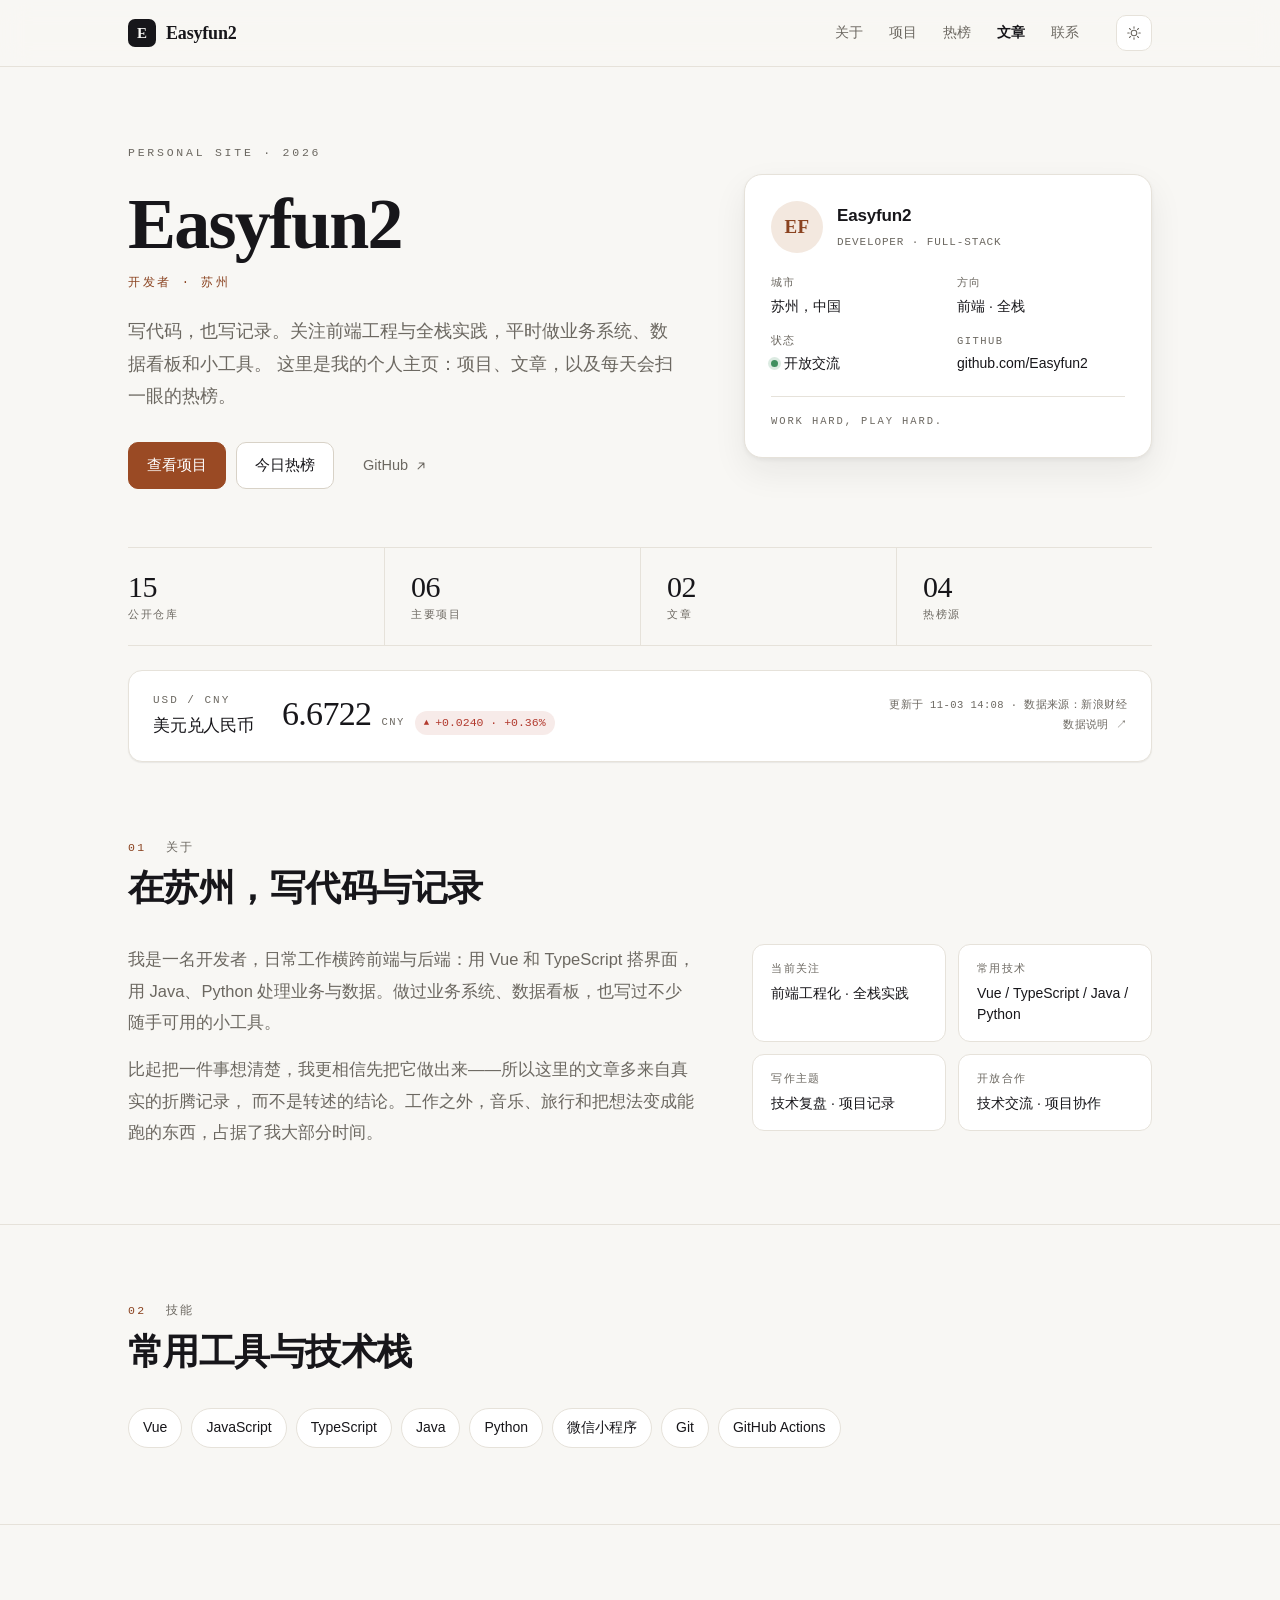
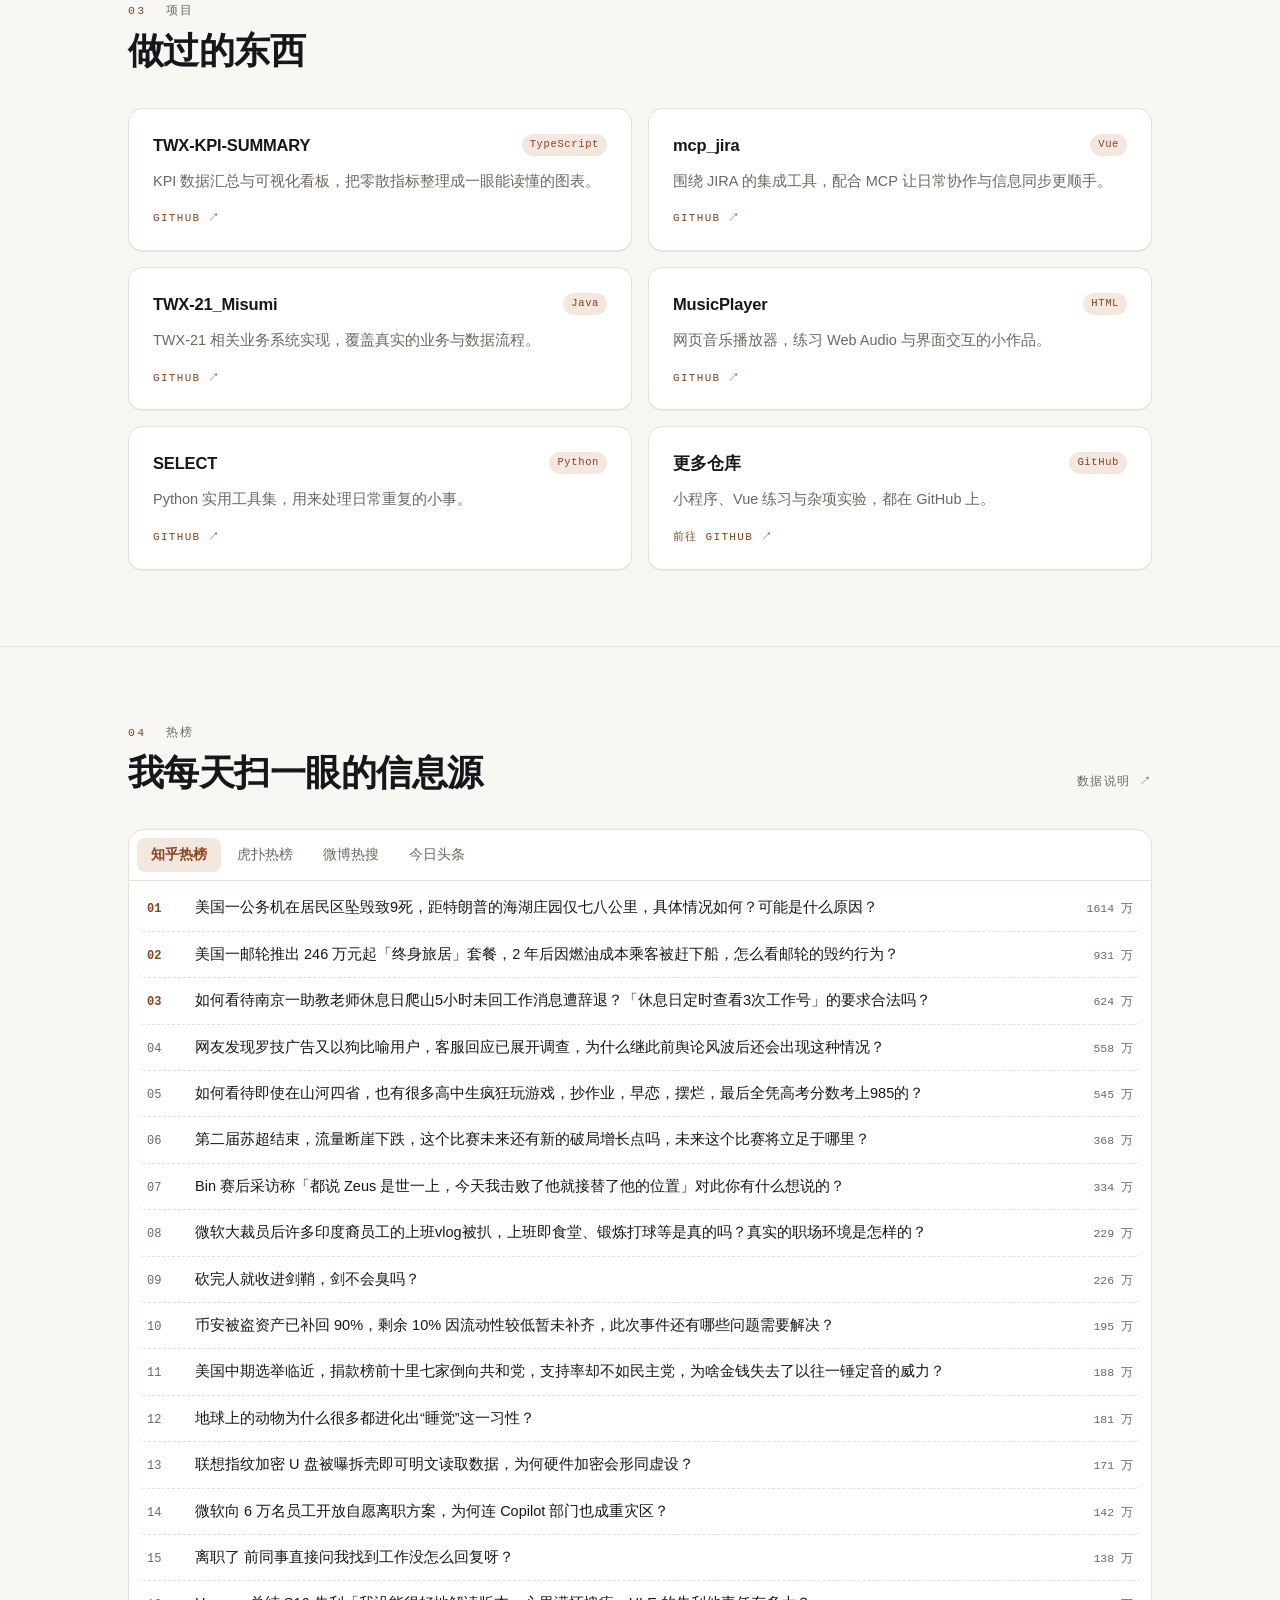
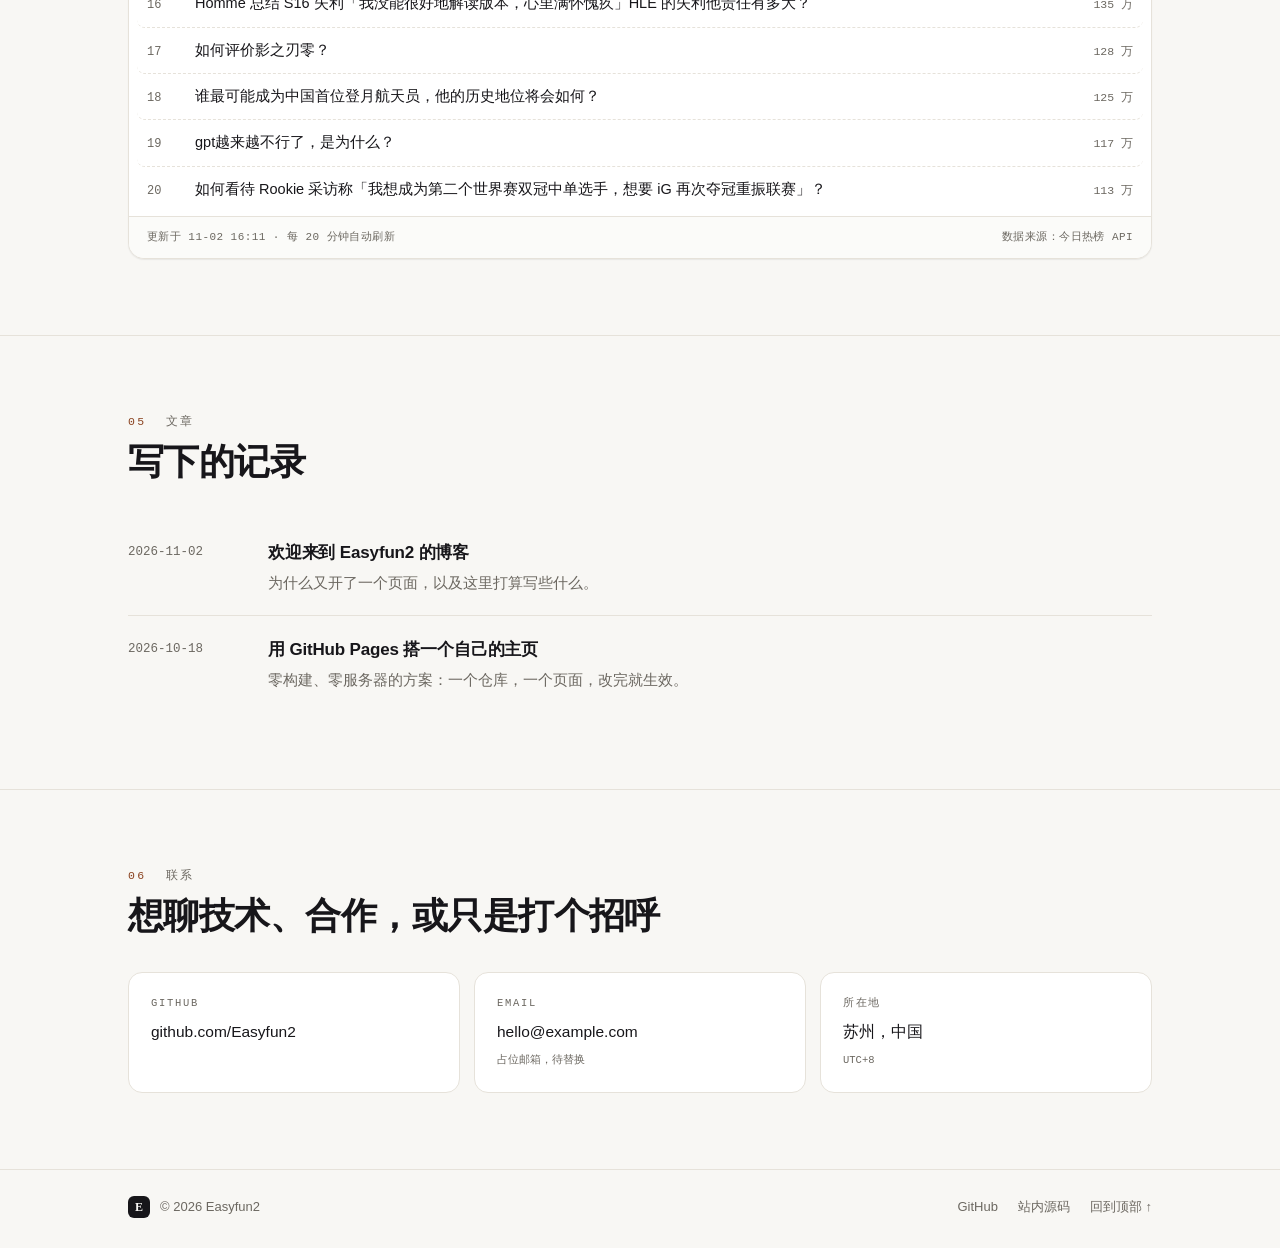
==== commit d83720f4: "feat: 首页新增美元/人民币汇率卡片 - index.html：hero 统计条下方新增 fx 卡片（汇率 / 涨跌 / 更新时间 / 数据来源） - assets/main.js：读取 data" ====
--- a/index.html
+++ b/index.html
@@ -108,6 +108,28 @@
           <div><dt>文章</dt><dd>02</dd></div>
           <div><dt>热榜源</dt><dd>04</dd></div>
         </dl>
+      </div>
+
+      <!-- 汇率：数据由 GitHub Actions 定时写入 data/fx.json -->
+      <div class="container">
+        <div class="fx-card" id="fx" aria-live="polite">
+          <div class="fx-id">
+            <span class="fx-pair">USD / CNY</span>
+            <span class="fx-name">美元兑人民币</span>
+          </div>
+          <div class="fx-quote">
+            <span class="fx-rate" id="fx-rate">—</span>
+            <span class="fx-unit">CNY</span>
+            <span class="fx-change" id="fx-change" hidden>
+              <span class="fx-arrow" id="fx-arrow" aria-hidden="true"></span>
+              <span id="fx-change-text"></span>
+            </span>
+          </div>
+          <div class="fx-foot">
+            <span class="fx-updated" id="fx-updated">正在获取汇率…</span>
+            <a class="fx-source" href="https://github.com/Easyfun2/easyfun2-blog/blob/main/data/fx.json">数据说明 ↗</a>
+          </div>
+        </div>
       </div>
     </section>
 
--- a/assets/style.css
+++ b/assets/style.css
@@ -14,6 +14,8 @@
   --accent-text: #8a421f;
   --accent-weak: #f3e8df;
   --ok: #3f8f5f;
+  --up: #b23a2e;
+  --down: #2f7d52;
 
   --shadow-sm: 0 1px 2px rgba(23, 22, 26, .04), 0 1px 1px rgba(23, 22, 26, .03);
   --shadow-md: 0 2px 4px rgba(23, 22, 26, .05), 0 14px 34px rgba(23, 22, 26, .07);
@@ -37,6 +39,8 @@
   --accent: #dda06f;
   --accent-text: #e7b48c;
   --accent-weak: #2a2119;
+  --up: #e08474;
+  --down: #7cc79a;
   --shadow-sm: 0 1px 2px rgba(0, 0, 0, .3);
   --shadow-md: 0 2px 6px rgba(0, 0, 0, .35), 0 18px 40px rgba(0, 0, 0, .4);
   color-scheme: dark;
@@ -354,6 +358,77 @@
   letter-spacing: -.02em;
 }
 
+/* fx (美元/人民币汇率) */
+
+.fx-card {
+  display: grid;
+  grid-template-columns: auto minmax(0, 1fr) auto;
+  align-items: center;
+  gap: 14px 28px;
+  margin-top: 24px;
+  padding: 20px 24px;
+  border: 1px solid var(--line);
+  border-radius: 14px;
+  background: var(--surface);
+  box-shadow: var(--shadow-sm);
+}
+
+.fx-id { display: flex; flex-direction: column; gap: 2px; }
+.fx-pair {
+  font-family: var(--mono);
+  font-size: 11px;
+  letter-spacing: .18em;
+  color: var(--muted);
+}
+.fx-name { font-family: var(--serif); font-size: 17px; letter-spacing: -.01em; }
+
+.fx-quote { display: flex; align-items: baseline; flex-wrap: wrap; gap: 10px; }
+.fx-rate {
+  font-family: var(--serif);
+  font-size: 34px;
+  line-height: 1;
+  letter-spacing: -.02em;
+  font-variant-numeric: tabular-nums;
+}
+.fx-unit {
+  font-family: var(--mono);
+  font-size: 10.5px;
+  letter-spacing: .14em;
+  color: var(--muted);
+}
+
+.fx-change {
+  display: inline-flex;
+  align-items: center;
+  gap: 6px;
+  padding: 2px 9px;
+  border-radius: 999px;
+  background: var(--bg);
+  font-family: var(--mono);
+  font-size: 11.5px;
+  color: var(--muted);
+  font-variant-numeric: tabular-nums;
+}
+.fx-change.is-up { color: var(--up); background: color-mix(in srgb, var(--up) 10%, transparent); }
+.fx-change.is-down { color: var(--down); background: color-mix(in srgb, var(--down) 12%, transparent); }
+.fx-change[hidden] { display: none; }
+.fx-arrow { font-size: 9px; line-height: 1; }
+
+.fx-foot {
+  display: flex;
+  flex-direction: column;
+  align-items: flex-end;
+  gap: 2px;
+  text-align: right;
+  font-family: var(--mono);
+  font-size: 10.5px;
+  letter-spacing: .04em;
+  color: var(--muted);
+}
+.fx-foot a { color: var(--muted); }
+.fx-foot a:hover { color: var(--accent-text); }
+.fx-updated { white-space: nowrap; }
+
 /* ---------- sections ---------- */
 
 .section { padding: 76px 0; border-bottom: 1px solid var(--line); }
@@ -844,6 +919,8 @@
   .stats > div { padding: 18px 0; }
   .stats > div + div { padding-left: 20px; }
   .stats > div:nth-child(3) { border-left: 0; padding-left: 0; }
+  .fx-card { grid-template-columns: 1fr; gap: 12px; margin-top: 20px; padding: 18px 20px; }
+  .fx-foot { align-items: flex-start; text-align: left; }
   .section { padding: 56px 0; }
   .projects { grid-template-columns: 1fr; }
   .facts { grid-template-columns: 1fr 1fr; }
@@ -875,6 +952,6 @@
 }
 
 @media print {
-  .site-header, .theme-toggle, .hero-actions, .footer-nav, .trending-card { display: none; }
+  .site-header, .theme-toggle, .hero-actions, .footer-nav, .trending-card, .fx-card { display: none; }
   body { background: #fff; }
 }
